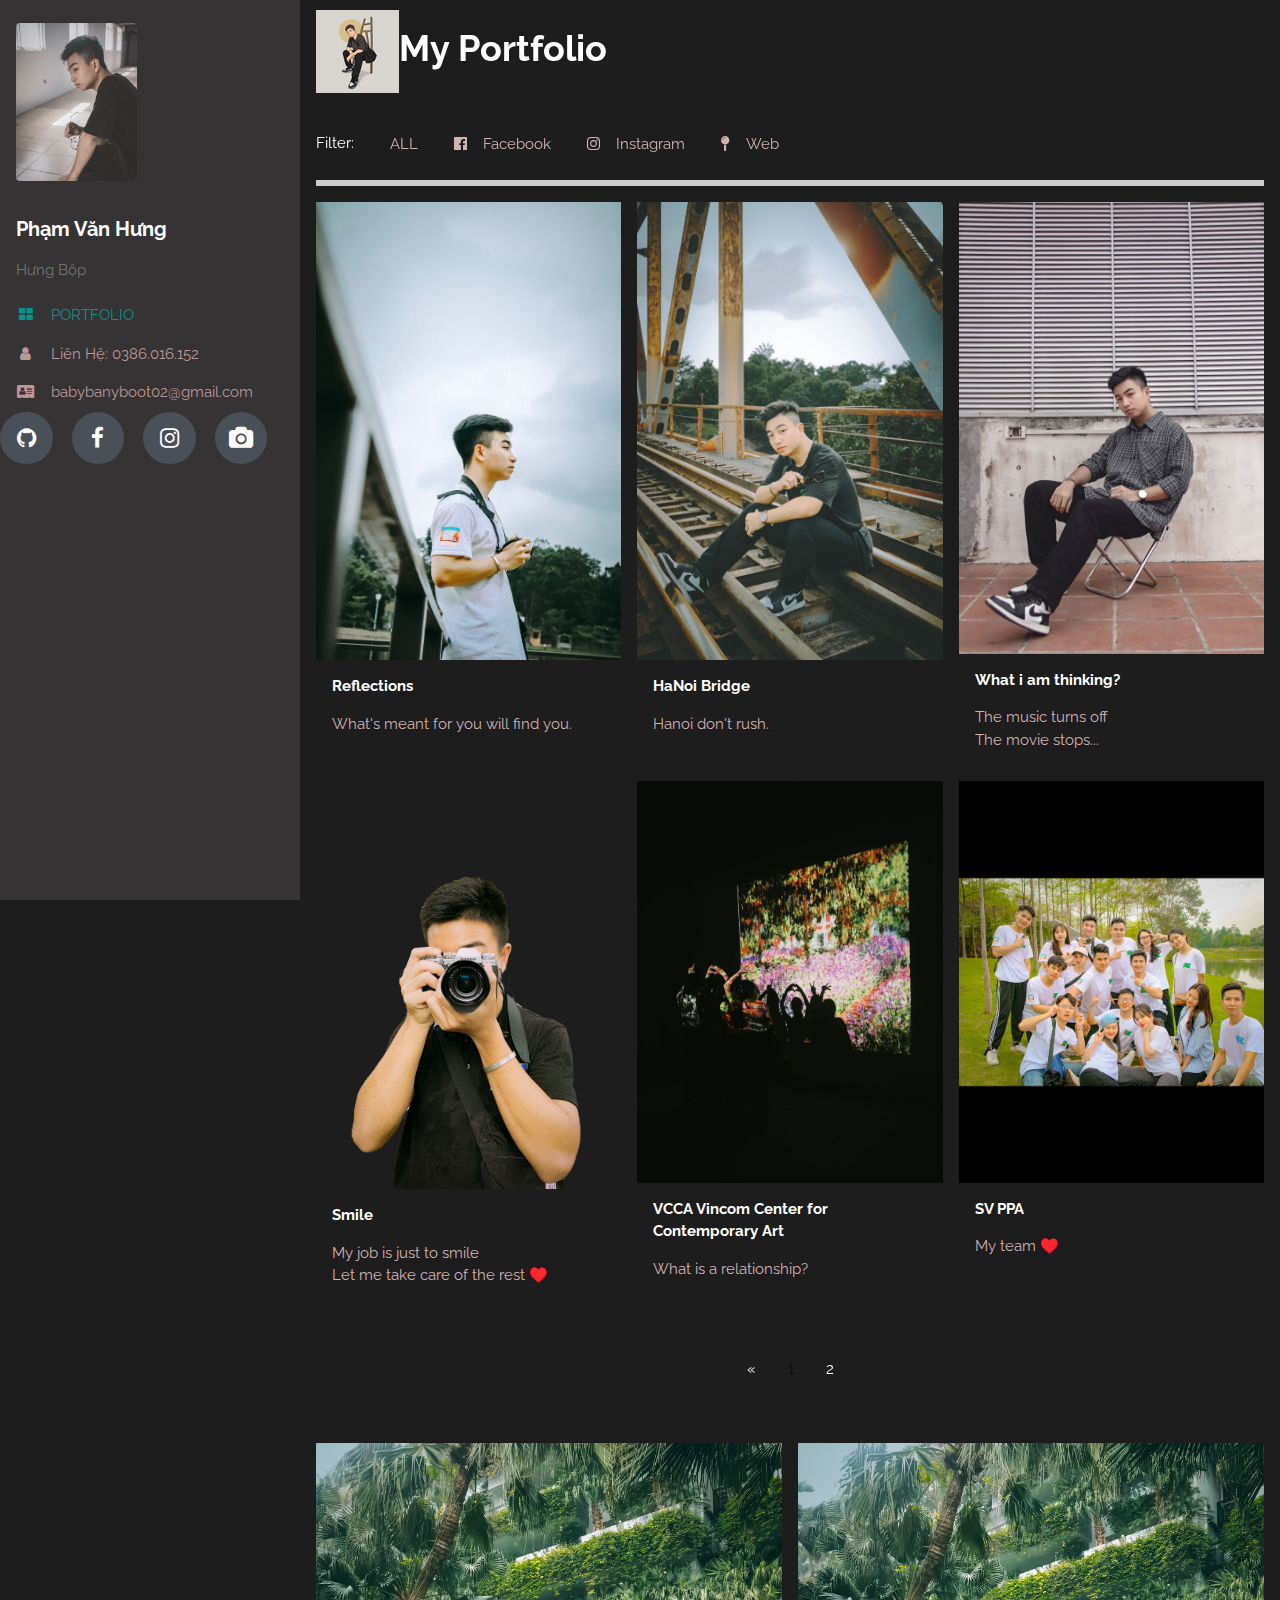
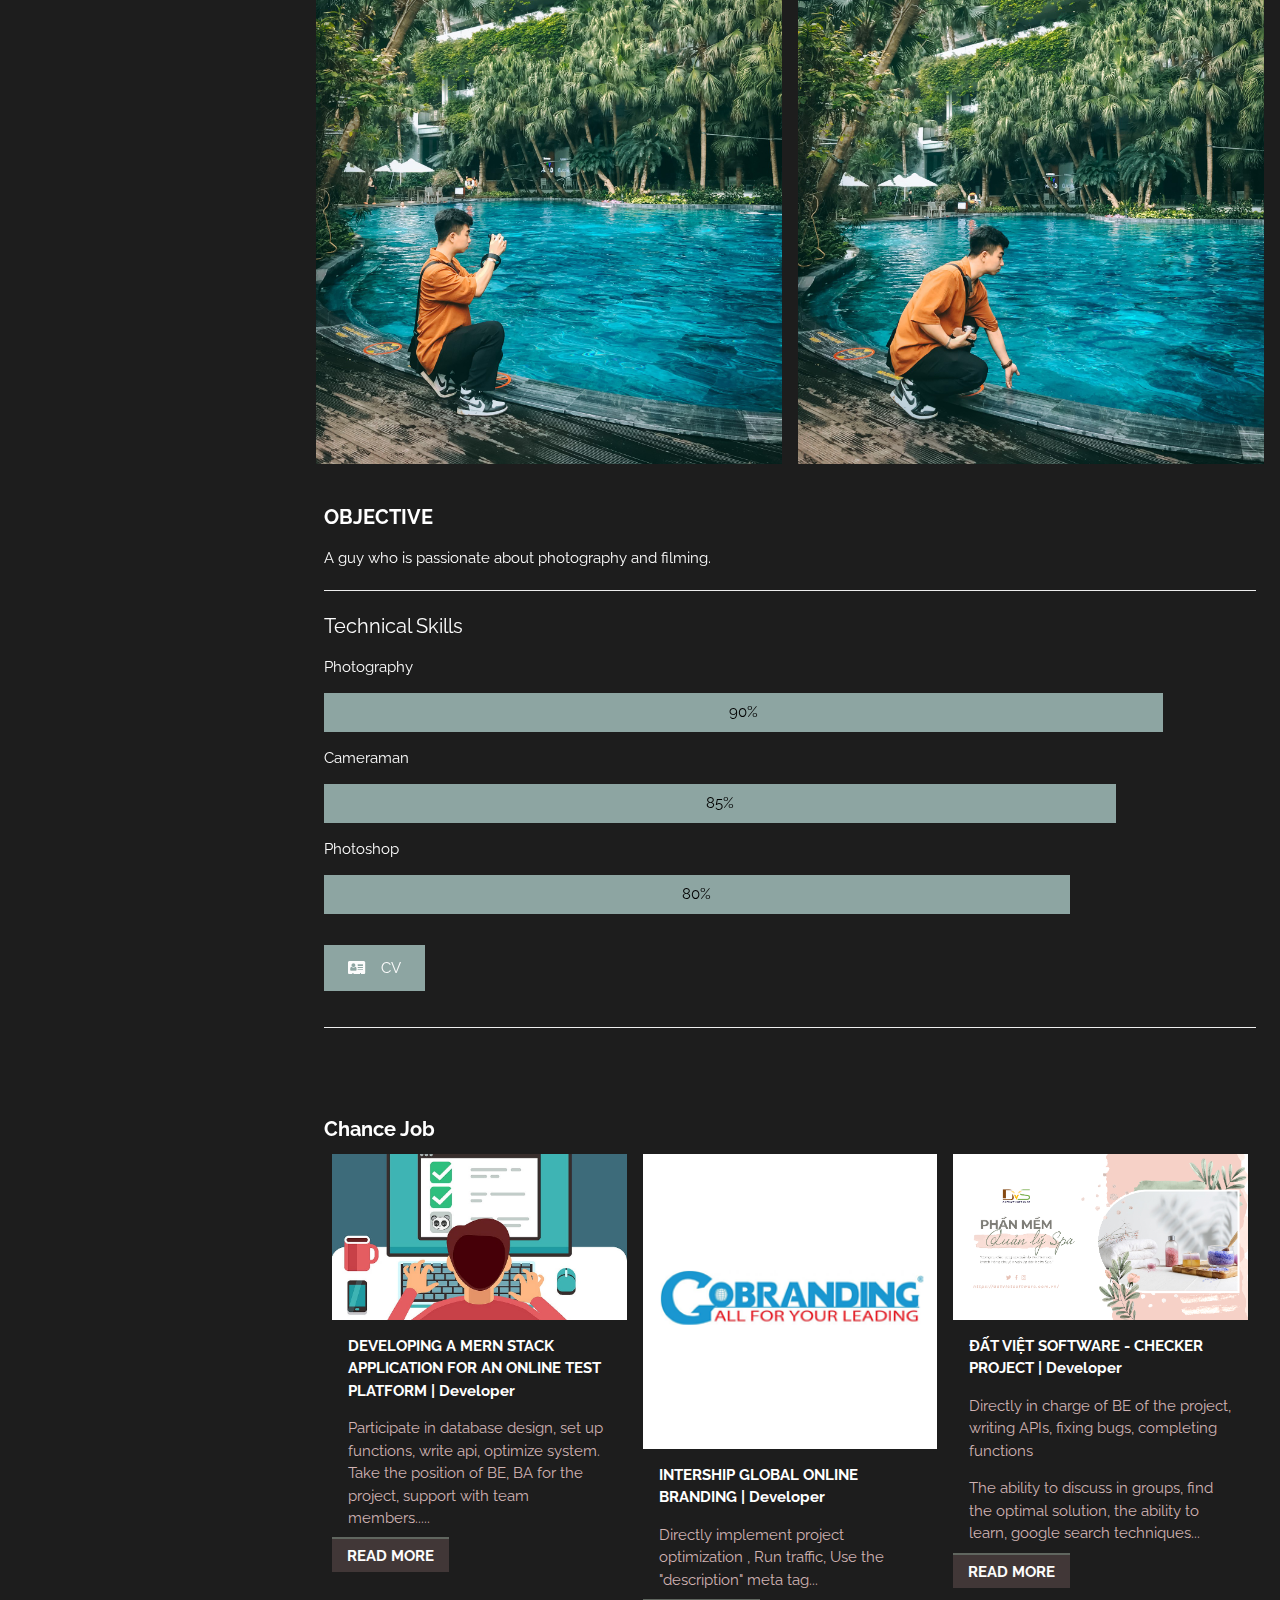
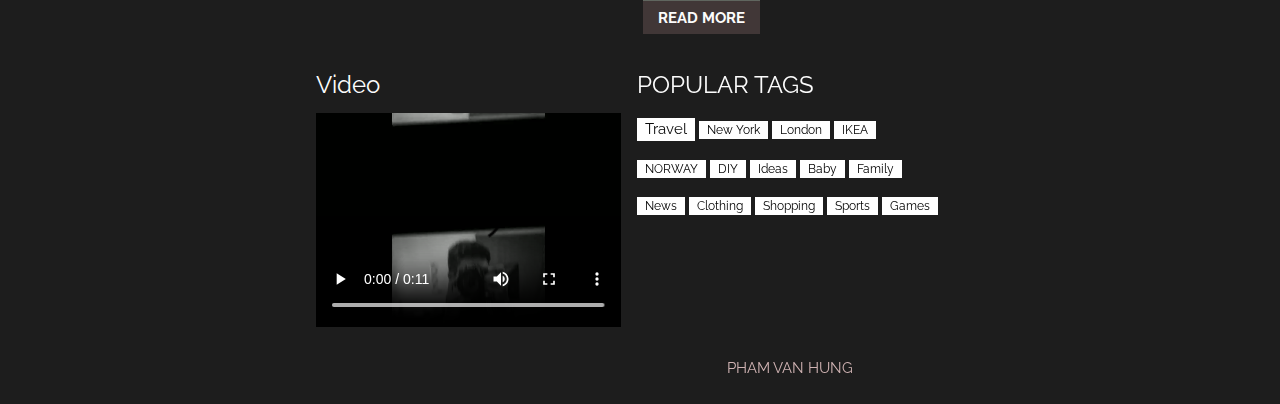
==== index.html @ 06fa02cf "update cv" ====
<!DOCTYPE html>
<html>
<title>My CV</title>
<meta charset="UTF-8">
<meta name="viewport" content="width=device-width, initial-scale=1">
<link rel="icon" href="favicon.ico" type="image/x-icon"/>
<link rel="shortcut icon" href="./image/logoHB.png" type="image/x-icon"/>
<link rel="stylesheet" href="css/style.css">
<link rel="stylesheet" href="js/style.js">
<link rel="stylesheet" href="https://fonts.googleapis.com/css?family=Raleway">
<link rel="stylesheet" href="https://cdnjs.cloudflare.com/ajax/libs/font-awesome/4.7.0/css/font-awesome.min.css">
<link rel="stylesheet" href="https://cdnjs.cloudflare.com/ajax/libs/font-awesome/4.7.0/css/font-awesome.min.css">
<style>
body,h1,h2,h3,h4,h5,h6 {font-family: "Raleway", sans-serif}
</style>
<body class="w3-light-grey w3-content" style="max-width:1600px">
<!-- Sidebar/menu -->
<nav class="w3-sidebar w3-collapse w3-over w3-animate-left" style="z-index:3;width:300px;" id="mySidebar"><br>
  <div class="w3-container">
    <a href="#" onclick="w3_close()" class="w3-hide-large w3-right w3-jumbo w3-padding w3-hover-grey" title="close menu">
      <i class="fa fa-remove"></i>
    </a>
    <img  id="myImg" src="image/avtar.jpg" style="width:45%;" class="w3-round img-zoomable" alt="Phạm Văn Hưng" title="Click to zoom image."><br><br>
    <h4><b>Phạm Văn Hưng</b></h4>
    <p class="w3-text-grey">Hưng Bộp</p>
  </div>
  <div class="w3-bar-block">
    <a href="#portfolio" onclick="w3_close()" class="w3-bar-item w3-button w3-padding w3-text-teal"><i class="fa fa-th-large fa-fw w3-margin-right"></i>PORTFOLIO</a> 
    <a href="+84375626182" onclick="w3_close()" class="w3-bar-item w3-button w3-padding"><i class="fa fa-user fa-fw w3-margin-right"></i>Liên Hệ: 0386.016.152</a> 
    <a href="#about" onclick="w3_close()" class="w3-bar-item w3-button w3-padding"><i class="fa fa-address-card fa-fw w3-margin-right"></i>babybanyboot02@gmail.com</a>
  </div>
  <div class="social-icons">
    <a target="blank" href="https://github.com/giaukuns">
      <i class="fa fa-github"></i>
    </a>
    <a target="blank" href="https://www.facebook.com/profile.php?id=100006775037434">
      <i class="fa fa-facebook-f"></i>
    </a>
    <a target="blank" href="https://www.instagram.com/hung.bop/">
      <i class="fa fa-instagram"></i>
    </a>
    <a target="blank" href="https://www.messenger.com/t/100006775037434/">
      <i class="fa fa-camera"></i>
    </a>
  </div>
  <!-- <div class="w3-panel w3-large">
    <i class="fa fa-facebook-official w3-hover-opacity"></i>
    <i class="fa fa-instagram w3-hover-opacity"></i>
    <i class="fa fa-snapchat w3-hover-opacity"></i>
    <i class="fa fa-pinterest-p w3-hover-opacity"></i>
    <i class="fa fa-twitter w3-hover-opacity"></i>
    <i class="fa fa-linkedin w3-hover-opacity"></i>
  </div> -->
</nav>

<!-- Overlay effect when opening sidebar on small screens -->
<div class="w3-overlay w3-hide-large w3-animate-opacity" onclick="w3_close()" style="cursor:pointer" title="close side menu" id="myOverlay"></div>

<!-- !PAGE CONTENT! -->
<div class="w3-main" style="margin-left:300px">

  <!-- Header -->
  <header id="portfolio">
    <a href="#"><img src="image/avtar.jpg" style="width:65px;" class="w3-circle w3-right w3-margin w3-hide-large w3-hover-opacity"></a>
    <span class="w3-button w3-hide-large w3-xxlarge w3-hover-text-grey" onclick="w3_open()"><i class="fa fa-bars"></i></span>
    <div class="w3-container">

    <h1><a href="https://www.facebook.com/profile.php?id=100006775037434" class="logo"><img src="./image/logoHB.png" alt=""></a><b>My Portfolio</b></h1>

    <div class="w3-section w3-bottombar w3-padding-16">
      <span class="w3-margin-right">Filter:</span> 
      <button class="w3-button w3-white">ALL</button>
      <button class="w3-button w3-white w3-h"></a><i class="fa fa-facebook-official w3-margin-right"></i><a href="https://www.facebook.com/profile.php?id=100006775037434">Facebook</a></button>
      <button class="w3-button w3-white w3-h"></a><i class="fa fa-instagram w3-margin-right" ></i><a href="https://www.instagram.com/hung.bop/">Instagram</a></button>
      <button class="w3-button w3-white w3-h"><i class="fa fa-map-pin w3-margin-right"></i><a href="https://www.facebook.com/profile.php?id=100006775037434">Web</a></button>
    </div>
    </div>
  </header>
  
  
  <!-- First Photo Grid-->
  <div class="w3-row-padding">
    <div class="w3-third w3-container w3-margin-bottom">
      <img src="image/1.jpg" alt="Norway" style="width:100%" class="w3-hover-opacity">
      <div class="w3-container w3-white">
        <p><b>Reflections</b></p>
        <p>What's meant for you will find you. </div></p> 
    </div>
    <div class="w3-third w3-container w3-margin-bottom">
      <img src="image/2.jpg" alt="Norway" style="width:100%" class="w3-hover-opacity">
      <div class="w3-container w3-white">
        <p><b>HaNoi Bridge</b></p>
        <p>Hanoi don't rush.</p>
      </div>
    </div>
    <div class="w3-third w3-container">
      <img src="image/3.jpg" alt="Norway" style="width:100%" class="w3-hover-opacity">
      <div class="w3-container w3-white">
        <p><b>What i am thinking?</b></p>
        <p>The music turns off
          <br>
          The movie stops...</p>
      </div>
    </div>
  </div>
  
  <!-- Second Photo Grid-->
  <div class="w3-row-padding">
    <div class="w3-third w3-container w3-margin-bottom">
      <img src="image/me/giau2.png" alt="Norway" style="width:100%" class="w3-hover-opacity">
      <div class="w3-container w3-white">
        <p><b>Smile</b></p>
        <p>My job is just to smile
          <br>
          Let me take care of the rest ♥️</p>
      </div>
    </div>
    <div class="w3-third w3-container w3-margin-bottom">
      <img src="image/5.jpg" alt="Norway" style="width:100%" class="w3-hover-opacity">
      <div class="w3-container w3-white">
        <p><b>VCCA Vincom Center for Contemporary Art</b></p> 
        <p>What is a relationship?</p>
      </div>
    </div>
    <div class="w3-third w3-container">
      <img src="image/me/teamm.jpg" alt="Norway" style="width:100%" class="w3-hover-opacity">
      <div class="w3-container w3-white">
        <p><b>SV PPA</b></p>
        <p>My team ♥️</p> 
      </div>
    </div>
  </div>

  <!-- Pagination -->
  <div class="w3-center w3-padding-32">
    <div class="w3-bar">
      <a href="index.html" class="w3-bar-item w3-button w3-hover-black">«</a>
      <a href="index.htm" class="w3-bar-item w3-black w3-button">1</a>
      <a href="list.html" class="w3-bar-item w3-button w3-hover-black">2</a>
    </div>
  </div>

  <!-- Images of Me -->
  <div class="w3-row-padding w3-padding-16" id="about">
    <div class="w3-col m6">
      <img src="image/me/1.jpg" alt="Me" style="width:100% ; height: auto;">
    </div>
    <div class="w3-col m6">
      <img src="image/me/7.jpg" alt="Me" style="width:100% ; height: auto;" >
    </div>
  </div>

  <div class="w3-container w3-padding-large" style="margin-bottom:32px">
    <h4><b>OBJECTIVE</b></h4>
    <p>A guy who is passionate about photography and filming.</p>
    <hr>
    
    <h4>Technical Skills</h4>
    <!-- Progress bars / Skills -->
    <p>Photography</p>
    <div class="w3-grey">
      <div class="w3-container w3-dark-grey w3-padding w3-center" style="width:90%">90%</div>
    </div>
    <p>Cameraman</p>
    <div class="w3-grey">
      <div class="w3-container w3-dark-grey w3-padding w3-center" style="width:85%">85%</div>
    </div>
    <p>Photoshop</p>
    <div class="w3-grey">
      <div class="w3-container w3-dark-grey w3-padding w3-center" style="width:80%">80%</div>
    </div>
    <p>
      <button onclick="location.href='http://giaukuns.github.io/'" class="w3-button w3-dark-grey w3-padding-large w3-margin-top w3-margin-bottom">
        <i class="fa fa-address-card w3-margin-right"></i>CV</button>
    </p>
    <hr>
  </div>
  <!-- Job -->
  <div class="w3-row-padding w3-padding-large">
    <h4><b>Chance Job</b></h4>
    <div class="w3-third w3-container w3-margin-bottom">
      <img src="image/me/thi.jpg" alt="Norway" style="width:100%" class="w3-hover-opacity  ">
      <div class="w3-container w3-white">
        <p><b>DEVELOPING A MERN STACK APPLICATION FOR AN ONLINE TEST PLATFORM | Developer</b></p>
        <p>Participate in database design, set up functions, write api, optimize system. Take the position of BE, BA for the project, support with team members.....</p>
      </div>
      <a href="https://giaukuns.github.io/" class="btn">read more</a>
    </div>
    <div class="w3-third w3-container w3-margin-bottom">
      <img src="image/me/gobranding.png" alt="Norway" style="width:100%" class="w3-hover-opacity">
      <div class="w3-container w3-white">
        <p><b>INTERSHIP GLOBAL ONLINE BRANDING | Developer</b></p>
        <p>Directly implement project optimization , Run traffic, Use the "description" meta tag...</p>
      </div>
      <a href="https://giaukuns.github.io/" class="btn">read more</a>
    </div>
    <div class="w3-third w3-container">
      <img src="image/me/dvs.png" alt="Norway" style="width:100%" class="w3-hover-opacity">
      <div class="w3-container w3-white">
        <p><b>ĐẤT VIỆT SOFTWARE - CHECKER PROJECT | Developer</b></p>
        <p>Directly in charge of BE of the project, writing APIs, fixing bugs, completing functions</p>
        <p>The ability to discuss in groups, find the optimal solution, the ability to learn, google search techniques...</p>
      </div>
      <a href="https://giaukuns.github.io/" class="btn">read more</a>
      </div>
    </div>
  <!-- Footer -->
  <div class="w3-row-padding">
    <div class="w3-third">
      <h3>Video</h3>
      <video width="300" height="240" controls>
        <source src="image/video.mp4"  type="video/mp4">
      </video>
      <!-- <p><a href="facebook.com" target="_blank">Facebook</a></p> -->
    </div>
  
    

    <div class="w3-third">
      <h3>POPULAR TAGS</h3>
      <p>
        <span class="w3-tag w3-black w3-margin-bottom">Travel</span> <span class="w3-tag w3-grey w3-small w3-margin-bottom">New York</span> <span class="w3-tag w3-grey w3-small w3-margin-bottom">London</span>
        <span class="w3-tag w3-grey w3-small w3-margin-bottom">IKEA</span> <span class="w3-tag w3-grey w3-small w3-margin-bottom">NORWAY</span> <span class="w3-tag w3-grey w3-small w3-margin-bottom">DIY</span>
        <span class="w3-tag w3-grey w3-small w3-margin-bottom">Ideas</span> <span class="w3-tag w3-grey w3-small w3-margin-bottom">Baby</span> <span class="w3-tag w3-grey w3-small w3-margin-bottom">Family</span>
        <span class="w3-tag w3-grey w3-small w3-margin-bottom">News</span> <span class="w3-tag w3-grey w3-small w3-margin-bottom">Clothing</span> <span class="w3-tag w3-grey w3-small w3-margin-bottom">Shopping</span>
        <span class="w3-tag w3-grey w3-small w3-margin-bottom">Sports</span> <span class="w3-tag w3-grey w3-small w3-margin-bottom">Games</span>
      </p>
    </div>

  </div>
  </footer>
  
  <div class="w3-white w3-center w3-padding-24">PHAM VAN HUNG</div>
  <div id="myModal" class="modal">
    <span class="close">&times;</span>
    <img class="modal-content" id="img01">
    <div id="caption"></div>
  </div>
<!-- End page content -->
</div>
<script src="/js/main.js"></script>
<script>
  
// Script to open and close sidebar
function w3_open() {
    document.getElementById("mySidebar").style.display = "block";
    document.getElementById("myOverlay").style.display = "block";
}
 
function w3_close() {
    document.getElementById("mySidebar").style.display = "none";
    document.getElementById("myOverlay").style.display = "none";
}
</script>
</body>
</html>
---- css/style.css ----
/* W3.CSS 4.15 December 2020 by Jan Egil and Borge Refsnes */
html {
    box-sizing: border-box
}

*,
*:before,
*:after {
    box-sizing: inherit
}

/* Extract from normalize.css by Nicolas Gallagher and Jonathan Neal git.io/normalize */
html {
    -ms-text-size-adjust: 100%;
    -webkit-text-size-adjust: 100%
}

body {
    margin: 0
}

article,
aside,
details,
figcaption,
figure,
footer,
header,
main,
menu,
nav,
section {
    display: block
}

summary {
    display: list-item
}

audio,
canvas,
progress,
video {
    display: inline-block
}

progress {
    vertical-align: baseline
}

audio:not([controls]) {
    display: none;
    height: 0
}

[hidden],
template {
    display: none
}

a {
    background-color: transparent
}

a:active,
a:hover {
    outline-width: 0
}

abbr[title] {
    border-bottom: none;
    text-decoration: underline;
    text-decoration: underline dotted
}

b,
strong {
    font-weight: bolder;
    /*
    thêm vào
    */
    color: white;

}

dfn {
    font-style: italic
}

mark {
    background: #ff0;
    color: #000
}

small {
    font-size: 80%
}

sub,
sup {
    font-size: 75%;
    line-height: 0;
    position: relative;
    vertical-align: baseline
}

sub {
    bottom: -0.25em
}

sup {
    top: -0.5em
}

figure {
    margin: 1em 40px
}

img {
    border-style: none
}

code,
kbd,
pre,
samp {
    font-family: monospace, monospace;
    font-size: 1em
}

hr {
    box-sizing: content-box;
    height: 0;
    overflow: visible
}

button,
input,
select,
textarea,
optgroup {
    font: inherit;
    margin: 0
}

optgroup {
    font-weight: bold
}

button,
input {
    overflow: visible
}

button,
select {
    text-transform: none
}

button,
[type=button],
[type=reset],
[type=submit] {
    -webkit-appearance: button
}

button::-moz-focus-inner,
[type=button]::-moz-focus-inner,
[type=reset]::-moz-focus-inner,
[type=submit]::-moz-focus-inner {
    border-style: none;
    padding: 0
}

button:-moz-focusring,
[type=button]:-moz-focusring,
[type=reset]:-moz-focusring,
[type=submit]:-moz-focusring {
    outline: 1px dotted ButtonText
}

fieldset {
    border: 1px solid #c0c0c0;
    margin: 0 2px;
    padding: .35em .625em .75em
}

legend {
    color: inherit;
    display: table;
    max-width: 100%;
    padding: 0;
    white-space: normal
}

textarea {
    overflow: auto
}

[type=checkbox],
[type=radio] {
    padding: 0
}

[type=number]::-webkit-inner-spin-button,
[type=number]::-webkit-outer-spin-button {
    height: auto
}

[type=search] {
    -webkit-appearance: textfield;
    outline-offset: -2px
}

[type=search]::-webkit-search-decoration {
    -webkit-appearance: none
}

::-webkit-file-upload-button {
    -webkit-appearance: button;
    font: inherit
}

/* End extract */
html,
body {
    font-family: Verdana, sans-serif;
    font-size: 15px;
    line-height: 1.5
}

html {
    overflow-x: hidden
}

h1 {
    font-size: 36px
}

h2 {
    font-size: 30px
}

h3 {
    font-size: 24px
}

h4 {
    font-size: 20px
}

h5 {
    font-size: 18px
}

h6 {
    font-size: 16px
}

.w3-serif {
    font-family: serif
}

.w3-sans-serif {
    font-family: sans-serif
}

.w3-cursive {
    font-family: cursive
}

.w3-monospace {
    font-family: monospace
}

h1,
h2,
h3,
h4,
h5,
h6 {
    font-family: "Segoe UI", Arial, sans-serif;
    font-weight: 400;
    margin: 10px 0
}

.w3-wide {
    letter-spacing: 4px
}

hr {
    border: 0;
    border-top: 1px solid #eee;
    margin: 20px 0
}

.w3-image {
    max-width: 100%;
    height: auto
}

img {
    vertical-align: middle
}

a {
    color: inherit
}

.w3-table,
.w3-table-all {
    border-collapse: collapse;
    border-spacing: 0;
    width: 100%;
    display: table
}

.w3-table-all {
    border: 1px solid #ccc
}

.w3-bordered tr,
.w3-table-all tr {
    border-bottom: 1px solid #ddd
}

.w3-striped tbody tr:nth-child(even) {
    background-color: #f1f1f1
}

.w3-table-all tr:nth-child(odd) {
    background-color: #fff
}

.w3-table-all tr:nth-child(even) {
    background-color: #f1f1f1
}

.w3-hoverable tbody tr:hover,
.w3-ul.w3-hoverable li:hover {
    background-color: #ccc
}

.w3-centered tr th,
.w3-centered tr td {
    text-align: center
}

.w3-table td,
.w3-table th,
.w3-table-all td,
.w3-table-all th {
    padding: 8px 8px;
    display: table-cell;
    text-align: left;
    vertical-align: top
}

.w3-table th:first-child,
.w3-table td:first-child,
.w3-table-all th:first-child,
.w3-table-all td:first-child {
    padding-left: 16px
}

.w3-btn,
.w3-button {
    border: none;
    display: inline-block;
    padding: 8px 16px;
    vertical-align: middle;
    overflow: hidden;
    text-decoration: none;
    color: inherit;
    background-color: inherit;
    text-align: center;
    cursor: pointer;
    white-space: nowrap
}

.w3-btn:hover {
    box-shadow: 0 8px 16px 0 rgba(0, 0, 0, 0.2), 0 6px 20px 0 rgba(0, 0, 0, 0.19)
}

.w3-btn,
.w3-button {
    -webkit-touch-callout: none;
    -webkit-user-select: none;
    -khtml-user-select: none;
    -moz-user-select: none;
    -ms-user-select: none;
    user-select: none
}

.w3-disabled,
.w3-btn:disabled,
.w3-button:disabled {
    cursor: not-allowed;
    opacity: 0.3
}

.w3-disabled *,
:disabled * {
    pointer-events: none
}

.w3-btn.w3-disabled:hover,
.w3-btn:disabled:hover {
    box-shadow: none
}

.w3-badge,
.w3-tag {
    background-color: rgb(255, 255, 255);
    color: rgb(255, 255, 255);
    display: inline-block;
    padding-left: 8px;
    padding-right: 8px;
    text-align: center
}

.w3-badge {
    border-radius: 50%
}

.w3-ul {
    list-style-type: none;
    padding: 0;
    margin: 0
}

.w3-ul li {
    padding: 8px 16px;
    border-bottom: 1px solid #ddd
}

.w3-ul li:last-child {
    border-bottom: none
}

.w3-tooltip,
.w3-display-container {
    position: relative
}

.w3-tooltip .w3-text {
    display: none
}

.w3-tooltip:hover .w3-text {
    display: inline-block
}

.w3-ripple:active {
    opacity: 0.5
}

.w3-ripple {
    transition: opacity 0s
}

.w3-input {
    padding: 8px;
    display: block;
    border: none;
    border-bottom: 1px solid #ccc;
    width: 100%
}

.w3-select {
    padding: 9px 0;
    width: 100%;
    border: none;
    border-bottom: 1px solid #ccc
}

.w3-dropdown-click,
.w3-dropdown-hover {
    position: relative;
    display: inline-block;
    cursor: pointer
}

.w3-dropdown-hover:hover .w3-dropdown-content {
    display: block
}

.w3-dropdown-hover:first-child,
.w3-dropdown-click:hover {
    background-color: #ccc;
    color: #000
}

.w3-dropdown-hover:hover>.w3-button:first-child,
.w3-dropdown-click:hover>.w3-button:first-child {
    background-color: #ccc;
    color: #000
}

.w3-dropdown-content {
    cursor: auto;
    color: #000;
    background-color: #fff;
    display: none;
    position: absolute;
    min-width: 160px;
    margin: 0;
    padding: 0;
    z-index: 1
}

.w3-check,
.w3-radio {
    width: 24px;
    height: 24px;
    position: relative;
    top: 6px
}

.w3-sidebar {
    height: 100%;
    width: 200px;
    /* background-color: #fff; */
    position: fixed !important;
    z-index: 1;
    overflow: auto
}

.w3-bar-block .w3-dropdown-hover,
.w3-bar-block .w3-dropdown-click {
    width: 100%
}

.w3-bar-block .w3-dropdown-hover .w3-dropdown-content,
.w3-bar-block .w3-dropdown-click .w3-dropdown-content {
    min-width: 100%
}

.w3-bar-block .w3-dropdown-hover .w3-button,
.w3-bar-block .w3-dropdown-click .w3-button {
    width: 100%;
    text-align: left;
    padding: 8px 16px
}

.w3-main,
#main {
    transition: margin-left .4s
}

.w3-modal {
    z-index: 3;
    display: none;
    padding-top: 100px;
    position: fixed;
    left: 0;
    top: 0;
    width: 100%;
    height: 100%;
    overflow: auto;
    background-color: rgb(0, 0, 0);
    background-color: rgba(0, 0, 0, 0.4)
}

.w3-modal-content {
    margin: auto;
    background-color: #fff;
    position: relative;
    padding: 0;
    outline: 0;
    width: 600px
}

.w3-bar {
    width: 100%;
    overflow: hidden
}

.w3-center .w3-bar {
    display: inline-block;
    width: auto
}

.w3-bar .w3-bar-item {
    padding: 8px 16px;
    float: left;
    width: auto;
    border: none;
    display: block;
    outline: 0
}

.w3-bar .w3-dropdown-hover,
.w3-bar .w3-dropdown-click {
    position: static;
    float: left
}

.w3-bar .w3-button {
    white-space: normal
}

.w3-bar-block .w3-bar-item {
    width: 100%;
    display: block;
    padding: 8px 16px;
    text-align: left;
    border: none;
    white-space: normal;
    float: none;
    outline: 0
}

.w3-bar-block.w3-center .w3-bar-item {
    text-align: center
}

.w3-block {
    display: block;
    width: 100%
}

.w3-responsive {
    display: block;
    overflow-x: auto
}

.w3-container:after,
.w3-container:before,
.w3-panel:after,
.w3-panel:before,
.w3-row:after,
.w3-row:before,
.w3-row-padding:after,
.w3-row-padding:before,
.w3-cell-row:before,
.w3-cell-row:after,
.w3-clear:after,
.w3-clear:before,
.w3-bar:before,
.w3-bar:after {
    content: "";
    display: table;
    clear: both
}

.w3-col,
.w3-half,
.w3-third,
.w3-twothird,
.w3-threequarter,
.w3-quarter {
    float: left;
    width: 100%
}

.w3-col.s1 {
    width: 8.33333%
}

.w3-col.s2 {
    width: 16.66666%
}

.w3-col.s3 {
    width: 24.99999%
}

.w3-col.s4 {
    width: 33.33333%
}

.w3-col.s5 {
    width: 41.66666%
}

.w3-col.s6 {
    width: 49.99999%
}

.w3-col.s7 {
    width: 58.33333%
}

.w3-col.s8 {
    width: 66.66666%
}

.w3-col.s9 {
    width: 74.99999%
}

.w3-col.s10 {
    width: 83.33333%
}

.w3-col.s11 {
    width: 91.66666%
}

.w3-col.s12 {
    width: 99.99999%
}

@media (min-width:601px) {
    .w3-col.m1 {
        width: 8.33333%
    }

    .w3-col.m2 {
        width: 16.66666%
    }

    .w3-col.m3,
    .w3-quarter {
        width: 24.99999%
    }

    .w3-col.m4,
    .w3-third {
        width: 33.33333%
    }

    .w3-col.m5 {
        width: 41.66666%
    }

    .w3-col.m6,
    .w3-half {
        width: 49.99999%
    }

    .w3-col.m7 {
        width: 58.33333%
    }

    .w3-col.m8,
    .w3-twothird {
        width: 66.66666%
    }

    .w3-col.m9,
    .w3-threequarter {
        width: 74.99999%
    }

    .w3-col.m10 {
        width: 83.33333%
    }

    .w3-col.m11 {
        width: 91.66666%
    }

    .w3-col.m12 {
        width: 99.99999%
    }
}

@media (min-width:993px) {
    .w3-col.l1 {
        width: 8.33333%
    }

    .w3-col.l2 {
        width: 16.66666%
    }

    .w3-col.l3 {
        width: 24.99999%
    }

    .w3-col.l4 {
        width: 33.33333%
    }

    .w3-col.l5 {
        width: 41.66666%
    }

    .w3-col.l6 {
        width: 49.99999%
    }

    .w3-col.l7 {
        width: 58.33333%
    }

    .w3-col.l8 {
        width: 66.66666%
    }

    .w3-col.l9 {
        width: 74.99999%
    }

    .w3-col.l10 {
        width: 83.33333%
    }

    .w3-col.l11 {
        width: 91.66666%
    }

    .w3-col.l12 {
        width: 99.99999%
    }
}

.w3-rest {
    overflow: hidden
}

.w3-stretch {
    margin-left: -16px;
    margin-right: -16px
}

.w3-content,
.w3-auto {
    margin-left: auto;
    margin-right: auto
}

.w3-content {
    max-width: 980px
}

.w3-auto {
    max-width: 1140px
}

.w3-cell-row {
    display: table;
    width: 100%
}

.w3-cell {
    display: table-cell
}

.w3-cell-top {
    vertical-align: top
}

.w3-cell-middle {
    vertical-align: middle
}

.w3-cell-bottom {
    vertical-align: bottom
}

.w3-hide {
    display: none !important
}

.w3-show-block,
.w3-show {
    display: block !important
}

.w3-show-inline-block {
    display: inline-block !important
}

@media (max-width:1205px) {
    .w3-auto {
        max-width: 95%
    }
}

@media (max-width:600px) {
    .w3-modal-content {
        margin: 0 10px;
        width: auto !important
    }

    .w3-modal {
        padding-top: 30px
    }

    .w3-dropdown-hover.w3-mobile .w3-dropdown-content,
    .w3-dropdown-click.w3-mobile .w3-dropdown-content {
        position: relative
    }

    .w3-hide-small {
        display: none !important
    }

    .w3-mobile {
        display: block;
        width: 100% !important
    }

    .w3-bar-item.w3-mobile,
    .w3-dropdown-hover.w3-mobile,
    .w3-dropdown-click.w3-mobile {
        text-align: center
    }

    .w3-dropdown-hover.w3-mobile,
    .w3-dropdown-hover.w3-mobile .w3-btn,
    .w3-dropdown-hover.w3-mobile .w3-button,
    .w3-dropdown-click.w3-mobile,
    .w3-dropdown-click.w3-mobile .w3-btn,
    .w3-dropdown-click.w3-mobile .w3-button {
        width: 100%
    }
}

@media (max-width:768px) {
    .w3-modal-content {
        width: 500px
    }

    .w3-modal {
        padding-top: 50px
    }
}

@media (min-width:993px) {
    .w3-modal-content {
        width: 900px
    }

    .w3-hide-large {
        display: none !important
    }

    .w3-sidebar.w3-collapse {
        display: block !important
    }
}

@media (max-width:992px) and (min-width:601px) {
    .w3-hide-medium {
        display: none !important
    }
}

@media (max-width:992px) {
    .w3-sidebar.w3-collapse {
        display: none
    }

    .w3-main {
        margin-left: 0 !important;
        margin-right: 0 !important
    }

    .w3-auto {
        max-width: 100%
    }
}

.w3-top,
.w3-bottom {
    position: fixed;
    width: 100%;
    z-index: 1
}

.w3-top {
    top: 0
}

.w3-bottom {
    bottom: 0
}

.w3-overlay {
    position: fixed;
    display: none;
    width: 100%;
    height: 100%;
    top: 0;
    left: 0;
    right: 0;
    bottom: 0;
    background-color: rgba(0, 0, 0, 0.5);
    z-index: 2
}

.w3-display-topleft {
    position: absolute;
    left: 0;
    top: 0
}

.w3-display-topright {
    position: absolute;
    right: 0;
    top: 0
}

.w3-display-bottomleft {
    position: absolute;
    left: 0;
    bottom: 0
}

.w3-display-bottomright {
    position: absolute;
    right: 0;
    bottom: 0
}

.w3-display-middle {
    position: absolute;
    top: 50%;
    left: 50%;
    transform: translate(-50%, -50%);
    -ms-transform: translate(-50%, -50%)
}

.w3-display-left {
    position: absolute;
    top: 50%;
    left: 0%;
    transform: translate(0%, -50%);
    -ms-transform: translate(-0%, -50%)
}

.w3-display-right {
    position: absolute;
    top: 50%;
    right: 0%;
    transform: translate(0%, -50%);
    -ms-transform: translate(0%, -50%)
}

.w3-display-topmiddle {
    position: absolute;
    left: 50%;
    top: 0;
    transform: translate(-50%, 0%);
    -ms-transform: translate(-50%, 0%)
}

.w3-display-bottommiddle {
    position: absolute;
    left: 50%;
    bottom: 0;
    transform: translate(-50%, 0%);
    -ms-transform: translate(-50%, 0%)
}

.w3-display-container:hover .w3-display-hover {
    display: block
}

.w3-display-container:hover span.w3-display-hover {
    display: inline-block
}

.w3-display-hover {
    display: none
}

.w3-display-position {
    position: absolute
}

.w3-circle {
    border-radius: 15%
}

.w3-round-small {
    border-radius: 2px
}

.w3-round,
.w3-round-medium {
    border-radius: 4px
}

.w3-round-large {
    border-radius: 8px
}

.w3-round-xlarge {
    border-radius: 16px
}

.w3-round-xxlarge {
    border-radius: 32px
}

.w3-row-padding,
.w3-row-padding>.w3-half,
.w3-row-padding>.w3-third,
.w3-row-padding>.w3-twothird,
.w3-row-padding>.w3-threequarter,
.w3-row-padding>.w3-quarter,
.w3-row-padding>.w3-col {
    padding: 0 8px
}

.w3-container,
.w3-panel {
    padding: 0.01em 16px
}

.w3-panel {
    margin-top: 16px;
    margin-bottom: 16px
}

.w3-code,
.w3-codespan {
    font-family: Consolas, "courier new";
    font-size: 16px
}

.w3-code {
    width: auto;
    background-color: #fff;
    padding: 8px 12px;
    border-left: 4px solid #4CAF50;
    word-wrap: break-word
}

.w3-codespan {
    color: crimson;
    background-color: #f1f1f1;
    padding-left: 4px;
    padding-right: 4px;
    font-size: 110%
}

.w3-card,
.w3-card-2 {
    box-shadow: 0 2px 5px 0 rgba(0, 0, 0, 0.16), 0 2px 10px 0 rgba(0, 0, 0, 0.12)
}

.w3-card-4,
.w3-hover-shadow:hover {
    box-shadow: 0 4px 10px 0 rgba(0, 0, 0, 0.2), 0 4px 20px 0 rgba(0, 0, 0, 0.19)
}

.w3-spin {
    animation: w3-spin 2s infinite linear
}

@keyframes w3-spin {
    0% {
        transform: rotate(0deg)
    }

    100% {
        transform: rotate(359deg)
    }
}

.w3-animate-fading {
    animation: fading 10s infinite
}

@keyframes fading {
    0% {
        opacity: 0
    }

    50% {
        opacity: 1
    }

    100% {
        opacity: 0
    }
}

.w3-animate-opacity {
    animation: opac 0.8s
}

@keyframes opac {
    from {
        opacity: 0
    }

    to {
        opacity: 1
    }
}

.w3-animate-top {
    position: relative;
    animation: animatetop 0.4s
}

@keyframes animatetop {
    from {
        top: -300px;
        opacity: 0
    }

    to {
        top: 0;
        opacity: 1
    }
}

.w3-animate-left {
    position: relative;
    animation: animateleft 0.4s
}

@keyframes animateleft {
    from {
        left: -300px;
        opacity: 0
    }

    to {
        left: 0;
        opacity: 1
    }
}

.w3-animate-right {
    position: relative;
    animation: animateright 0.4s
}

@keyframes animateright {
    from {
        right: -300px;
        opacity: 0
    }

    to {
        right: 0;
        opacity: 1
    }
}

.w3-animate-bottom {
    position: relative;
    animation: animatebottom 0.4s
}

@keyframes animatebottom {
    from {
        bottom: -300px;
        opacity: 0
    }

    to {
        bottom: 0;
        opacity: 1
    }
}

.w3-animate-zoom {
    animation: animatezoom 0.6s
}

@keyframes animatezoom {
    from {
        transform: scale(0)
    }

    to {
        transform: scale(1)
    }
}

.w3-animate-input {
    transition: width 0.4s ease-in-out
}

.w3-animate-input:focus {
    width: 100% !important
}

.w3-opacity,
.w3-hover-opacity:hover {
    opacity: 0.60
}

.w3-opacity-off,
.w3-hover-opacity-off:hover {
    opacity: 1
}

.w3-opacity-max {
    opacity: 0.25
}

.w3-opacity-min {
    opacity: 0.75
}

.w3-greyscale-max,
.w3-grayscale-max,
.w3-hover-greyscale:hover,
.w3-hover-grayscale:hover {
    filter: grayscale(100%)
}

.w3-greyscale,
.w3-grayscale {
    filter: grayscale(75%)
}

.w3-greyscale-min,
.w3-grayscale-min {
    filter: grayscale(50%)
}

.w3-sepia {
    filter: sepia(75%)
}

.w3-sepia-max,
.w3-hover-sepia:hover {
    filter: sepia(100%)
}

.w3-sepia-min {
    filter: sepia(50%)
}

.w3-tiny {
    font-size: 10px !important
}

.w3-small {
    font-size: 12px !important
}

.w3-medium {
    font-size: 15px !important
}

.w3-large {
    font-size: 18px !important
}

.w3-xlarge {
    font-size: 24px !important
}

.w3-xxlarge {
    font-size: 36px !important
}

.w3-xxxlarge {
    font-size: 48px !important
}

.w3-jumbo {
    font-size: 64px !important
}

.w3-left-align {
    text-align: left !important
}

.w3-right-align {
    text-align: right !important
}

.w3-justify {
    text-align: justify !important
}

.w3-center {
    text-align: center !important
}

.w3-border-0 {
    border: 0 !important
}

.w3-border {
    border: 1px solid #ccc !important
}

.w3-border-top {
    border-top: 1px solid #ccc !important
}

.w3-border-bottom {
    border-bottom: 1px solid #ccc !important
}

.w3-border-left {
    border-left: 1px solid #ccc !important
}

.w3-border-right {
    border-right: 1px solid #ccc !important
}

.w3-topbar {
    border-top: 6px solid #ccc !important
}

.w3-bottombar {
    border-bottom: 6px solid #ccc !important
}

.w3-leftbar {
    border-left: 6px solid #ccc !important
}

.w3-rightbar {
    border-right: 6px solid #ccc !important
}

.w3-section,
.w3-code {
    margin-top: 16px !important;
    margin-bottom: 16px !important
}

.w3-margin {
    margin: 16px !important
}

.w3-margin-top {
    margin-top: 16px !important
}

.w3-margin-bottom {
    margin-bottom: 16px !important
}

.w3-margin-left {
    margin-left: 16px !important
}

.w3-margin-right {
    margin-right: 16px !important
}

.w3-padding-small {
    padding: 4px 8px !important
}

.w3-padding {
    padding: 8px 16px !important
}

.w3-padding-large {
    padding: 12px 24px !important
}

.w3-padding-16 {
    padding-top: 16px !important;
    padding-bottom: 16px !important
}

.w3-padding-24 {
    padding-top: 24px !important;
    padding-bottom: 24px !important
}

.w3-padding-32 {
    padding-top: 32px !important;
    padding-bottom: 32px !important
}

.w3-padding-48 {
    padding-top: 48px !important;
    padding-bottom: 48px !important
}

.w3-padding-64 {
    padding-top: 64px !important;
    padding-bottom: 64px !important
}

.w3-padding-top-64 {
    padding-top: 64px !important
}

.w3-padding-top-48 {
    padding-top: 48px !important
}

.w3-padding-top-32 {
    padding-top: 32px !important
}

.w3-padding-top-24 {
    padding-top: 24px !important
}

.w3-left {
    float: left !important
}

.w3-right {
    float: right !important
}

.w3-button:hover {
    color: #000 !important;
    background-color: #ccc !important
}

.w3-transparent,
.w3-hover-none:hover {
    background-color: transparent !important
}

.w3-hover-none:hover {
    box-shadow: none !important
}

/* Colors */
.w3-amber,
.w3-hover-amber:hover {
    color: #000 !important;
    background-color: #ffc107 !important
}

.w3-aqua,
.w3-hover-aqua:hover {
    color: #000 !important;
    background-color: #00ffff !important
}

.w3-blue,
.w3-hover-blue:hover {
    color: #fff !important;
    background-color: #2196F3 !important
}

.w3-light-blue,
.w3-hover-light-blue:hover {
    color: #000 !important;
    background-color: #87CEEB !important
}

.w3-brown,
.w3-hover-brown:hover {
    color: #fff !important;
    background-color: #795548 !important
}

.w3-cyan,
.w3-hover-cyan:hover {
    color: #000 !important;
    background-color: #00bcd4 !important
}

.w3-blue-grey,
.w3-hover-blue-grey:hover,
.w3-blue-gray,
.w3-hover-blue-gray:hover {
    color: #fff !important;
    background-color: #607d8b !important
}

.w3-green,
.w3-hover-green:hover {
    color: #fff !important;
    background-color: #4CAF50 !important
}

.w3-light-green,
.w3-hover-light-green:hover {
    color: #000 !important;
    background-color: #8bc34a !important
}

.w3-indigo,
.w3-hover-indigo:hover {
    color: #fff !important;
    background-color: #3f51b5 !important
}

.w3-khaki,
.w3-hover-khaki:hover {
    color: #000 !important;
    background-color: #f0e68c !important
}

.w3-lime,
.w3-hover-lime:hover {
    color: #000 !important;
    background-color: #cddc39 !important
}

.w3-orange,
.w3-hover-orange:hover {
    color: #000 !important;
    background-color: #ff9800 !important
}

.w3-deep-orange,
.w3-hover-deep-orange:hover {
    color: #fff !important;
    background-color: #ff5722 !important
}

.w3-pink,
.w3-hover-pink:hover {
    color: #fff !important;
    background-color: #e91e63 !important
}

.w3-purple,
.w3-hover-purple:hover {
    color: #fff !important;
    background-color: #9c27b0 !important
}

.w3-deep-purple,
.w3-hover-deep-purple:hover {
    color: #fff !important;
    background-color: #673ab7 !important
}

.w3-red,
.w3-hover-red:hover {
    color: #fff !important;
    background-color: #f44336 !important
}

.w3-sand,
.w3-hover-sand:hover {
    color: #000 !important;
    background-color: #fdf5e6 !important
}

.w3-teal,
.w3-hover-teal:hover {
    color: #fff !important;
    background-color: #009688 !important
}

.w3-yellow,
.w3-hover-yellow:hover {
    color: #000 !important;
    background-color: #ffeb3b !important
}

.w3-white,
.w3-hover-white:hover {
    /* color: #000 !important; */
    /* background-color: #b3a5a5 !important; */
    color: rgb(208 179 179) !important;
}

.w3-over,
.w3-hover-over:hover {
    /* color: #000 !important; */
    background-color: #353333 !important;
    color: rgb(189, 151, 151) !important;
}

.w3-black,
.w3-hover-black:hover {
    color: rgb(10, 10, 10) !important;
    /* background-color: #000 !important */
}

.w3-grey,
.w3-hover-grey:hover,
.w3-gray,
.w3-hover-gray:hover {
    color: #000 !important;
    /* background-color: #9e9e9e !important; */
}

.w3-light-grey,
.w3-hover-light-grey:hover,
.w3-light-gray,
.w3-hover-light-gray:hover {
    color: rgb(252, 252, 252) !important;
    /* color: #000 !important;
    background-color: #f1f1f1 !important */
    /*
    màu nền
    */
    background-color: #1d1d1d;
}

.w3-dark-grey,
.w3-hover-dark-grey:hover,
.w3-dark-gray,
.w3-hover-dark-gray:hover {
    /* color: rgb(22, 14, 14) !important;   */
    background-color: #8da5a2 !important
        /*
    Màu thanh mana
    */
}

.w3-pale-red,
.w3-hover-pale-red:hover {
    color: #000 !important;
    background-color: #ffdddd !important
}

.w3-pale-green,
.w3-hover-pale-green:hover {
    color: #000 !important;
    background-color: #ddffdd !important
}

.w3-pale-yellow,
.w3-hover-pale-yellow:hover {
    color: #000 !important;
    background-color: #ffffcc !important
}

.w3-pale-blue,
.w3-hover-pale-blue:hover {
    color: #000 !important;
    background-color: #ddffff !important
}

.w3-text-amber,
.w3-hover-text-amber:hover {
    color: #ffc107 !important
}

.w3-text-aqua,
.w3-hover-text-aqua:hover {
    color: #00ffff !important
}

.w3-text-blue,
.w3-hover-text-blue:hover {
    color: #2196F3 !important
}

.w3-text-light-blue,
.w3-hover-text-light-blue:hover {
    color: #87CEEB !important
}

.w3-text-brown,
.w3-hover-text-brown:hover {
    color: #795548 !important
}

.w3-text-cyan,
.w3-hover-text-cyan:hover {
    color: #00bcd4 !important
}

.w3-text-blue-grey,
.w3-hover-text-blue-grey:hover,
.w3-text-blue-gray,
.w3-hover-text-blue-gray:hover {
    color: #607d8b !important
}

.w3-text-green,
.w3-hover-text-green:hover {
    color: #4CAF50 !important
}

.w3-text-light-green,
.w3-hover-text-light-green:hover {
    color: #8bc34a !important
}

.w3-text-indigo,
.w3-hover-text-indigo:hover {
    color: #3f51b5 !important
}

.w3-text-khaki,
.w3-hover-text-khaki:hover {
    color: #b4aa50 !important
}

.w3-text-lime,
.w3-hover-text-lime:hover {
    color: #cddc39 !important
}

.w3-text-orange,
.w3-hover-text-orange:hover {
    color: #ff9800 !important
}

.w3-text-deep-orange,
.w3-hover-text-deep-orange:hover {
    color: #ff5722 !important
}

.w3-text-pink,
.w3-hover-text-pink:hover {
    color: #e91e63 !important
}

.w3-text-purple,
.w3-hover-text-purple:hover {
    color: #9c27b0 !important
}

.w3-text-deep-purple,
.w3-hover-text-deep-purple:hover {
    color: #673ab7 !important
}

.w3-text-red,
.w3-hover-text-red:hover {
    color: #f44336 !important
}

.w3-text-sand,
.w3-hover-text-sand:hover {
    color: #fdf5e6 !important
}

.w3-text-teal,
.w3-hover-text-teal:hover {
    color: #009688 !important
}

.w3-text-yellow,
.w3-hover-text-yellow:hover {
    color: #d2be0e !important
}

.w3-text-white,
.w3-hover-text-white:hover {
    color: #fff !important
}

.w3-text-black,
.w3-hover-text-black:hover {
    color: #000 !important
}

.w3-text-grey,
.w3-hover-text-grey:hover,
.w3-text-gray,
.w3-hover-text-gray:hover {
    color: #757575 !important
}

.w3-text-light-grey,
.w3-hover-text-light-grey:hover,
.w3-text-light-gray,
.w3-hover-text-light-gray:hover {
    color: #f1f1f1 !important
}

.w3-text-dark-grey,
.w3-hover-text-dark-grey:hover,
.w3-text-dark-gray,
.w3-hover-text-dark-gray:hover {
    color: #3a3a3a !important
}

.w3-border-amber,
.w3-hover-border-amber:hover {
    border-color: #ffc107 !important
}

.w3-border-aqua,
.w3-hover-border-aqua:hover {
    border-color: #00ffff !important
}

.w3-border-blue,
.w3-hover-border-blue:hover {
    border-color: #2196F3 !important
}

.w3-border-light-blue,
.w3-hover-border-light-blue:hover {
    border-color: #87CEEB !important
}

.w3-border-brown,
.w3-hover-border-brown:hover {
    border-color: #795548 !important
}

.w3-border-cyan,
.w3-hover-border-cyan:hover {
    border-color: #00bcd4 !important
}

.w3-border-blue-grey,
.w3-hover-border-blue-grey:hover,
.w3-border-blue-gray,
.w3-hover-border-blue-gray:hover {
    border-color: #607d8b !important
}

.w3-border-green,
.w3-hover-border-green:hover {
    border-color: #4CAF50 !important
}

.w3-border-light-green,
.w3-hover-border-light-green:hover {
    border-color: #8bc34a !important
}

.w3-border-indigo,
.w3-hover-border-indigo:hover {
    border-color: #3f51b5 !important
}

.w3-border-khaki,
.w3-hover-border-khaki:hover {
    border-color: #f0e68c !important
}

.w3-border-lime,
.w3-hover-border-lime:hover {
    border-color: #cddc39 !important
}

.w3-border-orange,
.w3-hover-border-orange:hover {
    border-color: #ff9800 !important
}

.w3-border-deep-orange,
.w3-hover-border-deep-orange:hover {
    border-color: #ff5722 !important
}

.w3-border-pink,
.w3-hover-border-pink:hover {
    border-color: #e91e63 !important
}

.w3-border-purple,
.w3-hover-border-purple:hover {
    border-color: #9c27b0 !important
}

.w3-border-deep-purple,
.w3-hover-border-deep-purple:hover {
    border-color: #673ab7 !important
}

.w3-border-red,
.w3-hover-border-red:hover {
    border-color: #f44336 !important
}

.w3-border-sand,
.w3-hover-border-sand:hover {
    border-color: #fdf5e6 !important
}

.w3-border-teal,
.w3-hover-border-teal:hover {
    border-color: #009688 !important
}

.w3-border-yellow,
.w3-hover-border-yellow:hover {
    border-color: #ffeb3b !important
}

.w3-border-white,
.w3-hover-border-white:hover {
    border-color: #fff !important
}

.w3-border-black,
.w3-hover-border-black:hover {
    border-color: #000 !important
}

.w3-border-grey,
.w3-hover-border-grey:hover,
.w3-border-gray,
.w3-hover-border-gray:hover {
    border-color: #9e9e9e !important
}

.w3-border-light-grey,
.w3-hover-border-light-grey:hover,
.w3-border-light-gray,
.w3-hover-border-light-gray:hover {
    border-color: #f1f1f1 !important
}

.w3-border-dark-grey,
.w3-hover-border-dark-grey:hover,
.w3-border-dark-gray,
.w3-hover-border-dark-gray:hover {
    border-color: #616161 !important
}

.w3-border-pale-red,
.w3-hover-border-pale-red:hover {
    border-color: #ffe7e7 !important
}

.w3-border-pale-green,
.w3-hover-border-pale-green:hover {
    border-color: #e7ffe7 !important
}

.w3-border-pale-yellow,
.w3-hover-border-pale-yellow:hover {
    border-color: #ffffcc !important
}

.w3-border-pale-blue,
.w3-hover-border-pale-blue:hover {
    border-color: #e7ffff !important
}




* {
    box-sizing: border-box;
}

img {
    vertical-align: middle;
}

/* Position the image container (needed to position the left and right arrows) */
.container {
    position: relative;
}

/* Hide the images by default */
.mySlides {
    display: none;
}

/* Add a pointer when hovering over the thumbnail images */
.cursor {
    cursor: pointer;
}

/* Next & previous buttons */
.prev,
.next {
    cursor: pointer;
    position: absolute;
    top: 40%;
    width: auto;
    padding: 16px;
    margin-top: -50px;
    color: white;
    font-weight: bold;
    font-size: 20px;
    border-radius: 0 3px 3px 0;
    user-select: none;
    -webkit-user-select: none;
}

/* Position the "next button" to the right */
.next {
    right: 0;
    border-radius: 3px 0 0 3px;
}

/* On hover, add a black background color with a little bit see-through */
.prev:hover,
.next:hover {
    background-color: rgba(0, 0, 0, 0.8);
}

/* Number text (1/3 etc) */
.numbertext {
    color: #f2f2f2;
    font-size: 12px;
    padding: 8px 12px;
    position: absolute;
    top: 0;
}

/* Container for image text */
.caption-container {
    text-align: center;
    background-color: #222;
    padding: 2px 16px;
    color: white;
}

.row:after {
    content: "";
    display: table;
    clear: both;
}

/* Six columns side by side */
.column {
    float: left;
    width: 16.66%;
}

/* Add a transparency effect for thumnbail images */
.demo {
    opacity: 0.6;
}

.active,
.demo:hover {
    opacity: 1;
}

a {
    text-decoration: none;
}

video {
    width: 100%;
    height: auto;
}

/* :root {
    --main-color: #1d1d1d;
    --second-color: #3a3a3a;
    --txt-color: #bbbbbb;
    --txt-white: #ffffff;
    --bg-black: #000;
    --header-height: 144px;
    --header-padding: 93px;
} */

.btn {
    padding: 0.5rem 1rem;
    border: none;
    outline: none;
    text-transform: uppercase;
    font-weight: 700;
    cursor: pointer;
    background-color: rgb(65, 55, 55);
    color: var(--txt-white);
    transition: all 0.3s ease 0s;
    border-top: 2px solid #60665f;
}

.btn:hover {
    background-color: rgb(207, 204, 201);
    color: rgb(14, 13, 13);
}


.img-zoomable:hover {
    opacity: 0.7;
    cursor: pointer;
}

/* The Modal (background) */
.modal {
    display: none;
    /* Hidden by default */
    position: fixed;
    /* Stay in place */
    z-index: 1;
    /* Sit on top */
    padding-top: 100px;
    /* Location of the box */
    left: 0;
    top: 0;
    width: 100%;
    /* Full width */
    height: 100%;
    /* Full height */
    overflow: auto;
    /* Enable scroll if needed */
    background-color: rgb(0, 0, 0);
    /* Fallback color */
    background-color: rgba(0, 0, 0, 0.9);
    /* Black w/ opacity */
}

/* Modal Content (image) */
.modal-content {
    margin: auto;
    display: block;
    width: 80%;
    max-width: 700px;
}

/* Caption of Modal Image */
#caption {
    margin: auto;
    display: block;
    width: 80%;
    max-width: 700px;
    text-align: center;
    color: #ccc;
    padding: 10px 0;
    height: 150px;
}

/* Add Animation */
.modal-content,
#caption {
    -webkit-animation-name: zoom;
    -webkit-animation-duration: 0.6s;
    animation-name: zoom;
    animation-duration: 0.6s;
}

@-webkit-keyframes zoom {
    from {
        -webkit-transform: scale(0)
    }

    to {
        -webkit-transform: scale(1)
    }
}

@keyframes zoom {
    from {
        transform: scale(0)
    }

    to {
        transform: scale(1)
    }
}

/* The Close Button */
.close {
    position: absolute;
    top: 15px;
    right: 35px;
    color: #f1f1f1;
    font-size: 40px;
    font-weight: bold;
    transition: 0.3s;
}

.close:hover,
.close:focus {
    color: #bbb;
    text-decoration: none;
    cursor: pointer;
}

/* 100% Image Width on Smaller Screens */
@media only screen and (max-width: 700px) {
    .modal-content {
        width: 100%;
    }
}


.social-icons a {
    display: inline-block;
    height: 3.5rem;
    width: 3.5rem;
    background-color: #495057;
    color: #fff !important;
    border-radius: 100%;
    text-align: center;
    font-size: 1.5rem;
    line-height: 3.5rem;
    margin-right: 1rem;
}

.social-icons a:last-child {
    margin-right: 0;
}

.social-icons a:hover {
    background-color: #38ada9 !important;
}



/**
  The end
  */
section.resume-section {
    padding-top: 5rem !important;
    padding-bottom: 5rem !important;
    max-width: 75rem;
}

section.resume-section .resume-item .resume-date {
    min-width: none;
}

@media (min-width: 768px) {
    section.resume-section {
        min-height: 100vh;
    }

    section.resume-section .resume-item .resume-date {
        min-width: 18rem;
    }
}

@media (min-width: 992px) {
    section.resume-section {
        padding-top: 3rem !important;
        padding-bottom: 3rem !important;
    }
}
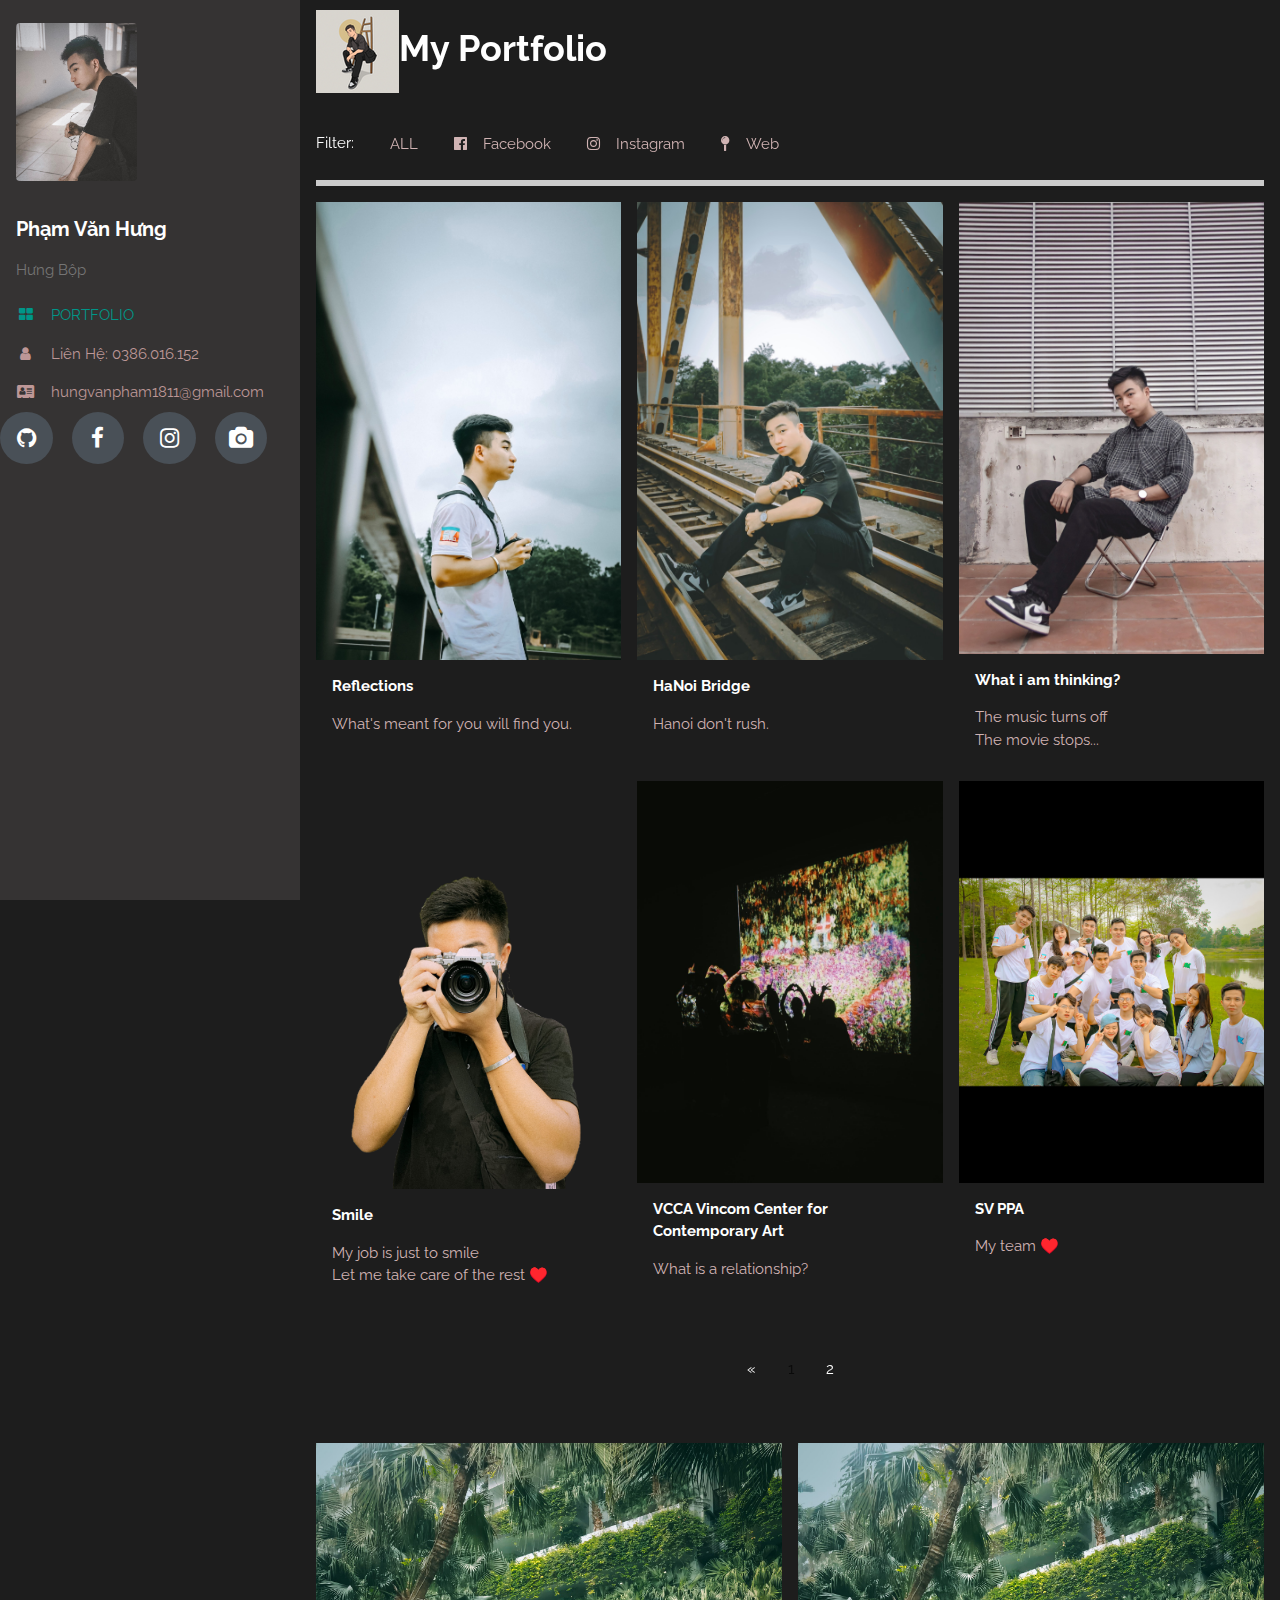
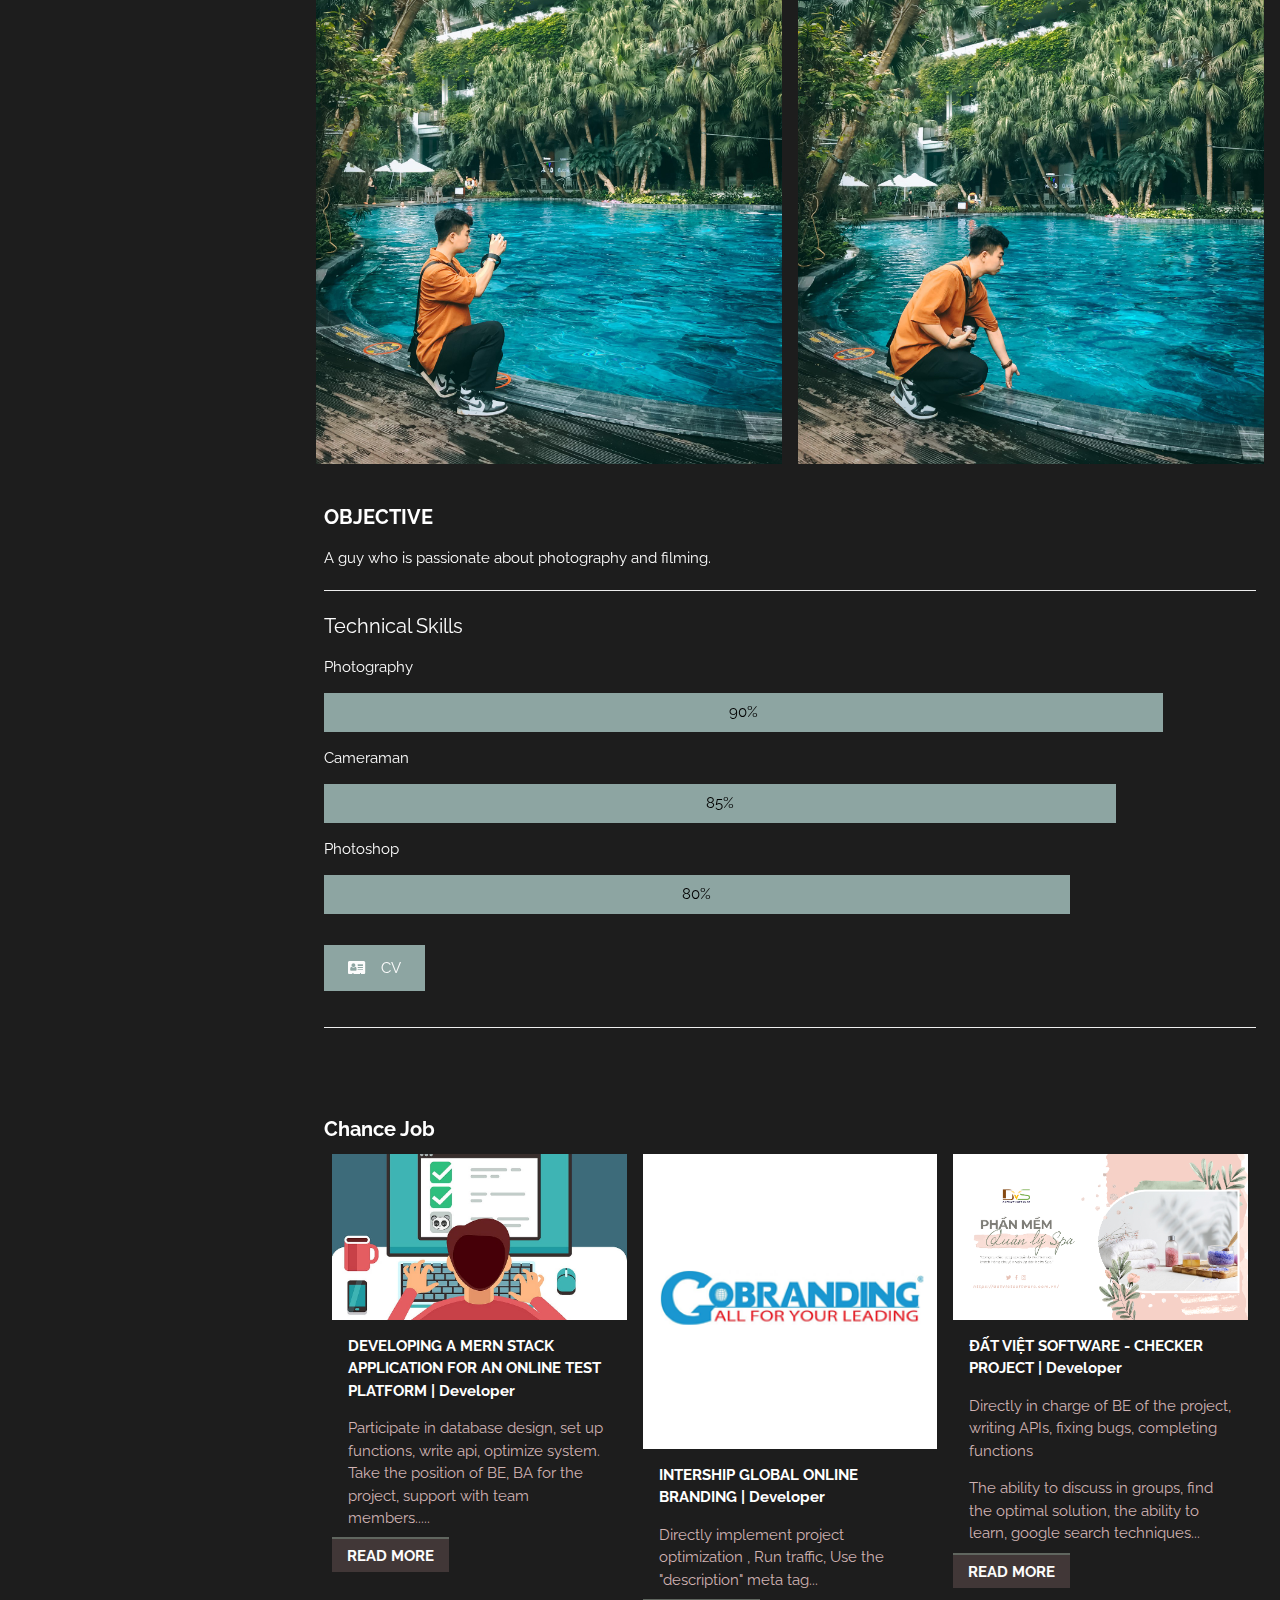
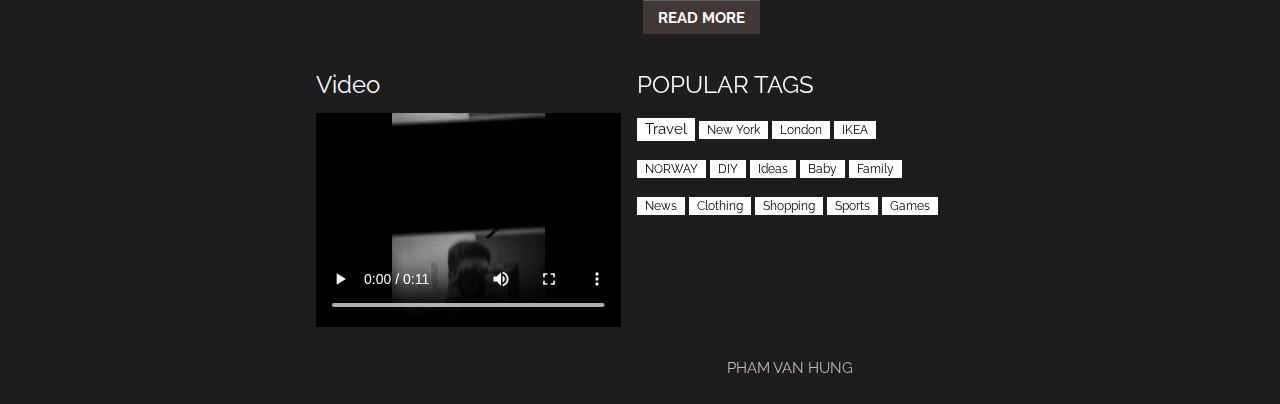
==== commit f1b74aef: "update aaa" ====
--- a/index.html
+++ b/index.html
@@ -27,10 +27,10 @@
   <div class="w3-bar-block">
     <a href="#portfolio" onclick="w3_close()" class="w3-bar-item w3-button w3-padding w3-text-teal"><i class="fa fa-th-large fa-fw w3-margin-right"></i>PORTFOLIO</a> 
     <a href="+84375626182" onclick="w3_close()" class="w3-bar-item w3-button w3-padding"><i class="fa fa-user fa-fw w3-margin-right"></i>Liên Hệ: 0386.016.152</a> 
-    <a href="#about" onclick="w3_close()" class="w3-bar-item w3-button w3-padding"><i class="fa fa-address-card fa-fw w3-margin-right"></i>babybanyboot02@gmail.com</a>
+    <a href="#about" onclick="w3_close()" class="w3-bar-item w3-button w3-padding"><i class="fa fa-address-card fa-fw w3-margin-right"></i>hungvanpham1811@gmail.com</a>
   </div>
   <div class="social-icons">
-    <a target="blank" href="https://github.com/giaukuns">
+    <a target="blank" href="https://github.com/pvhhungbop/">
       <i class="fa fa-github"></i>
     </a>
     <a target="blank" href="https://www.facebook.com/profile.php?id=100006775037434">
@@ -170,7 +170,7 @@
       <div class="w3-container w3-dark-grey w3-padding w3-center" style="width:80%">80%</div>
     </div>
     <p>
-      <button onclick="location.href='http://giaukuns.github.io/'" class="w3-button w3-dark-grey w3-padding-large w3-margin-top w3-margin-bottom">
+      <button onclick="location.href=''" class="w3-button w3-dark-grey w3-padding-large w3-margin-top w3-margin-bottom">
         <i class="fa fa-address-card w3-margin-right"></i>CV</button>
     </p>
     <hr>
@@ -184,7 +184,7 @@
         <p><b>DEVELOPING A MERN STACK APPLICATION FOR AN ONLINE TEST PLATFORM | Developer</b></p>
         <p>Participate in database design, set up functions, write api, optimize system. Take the position of BE, BA for the project, support with team members.....</p>
       </div>
-      <a href="https://giaukuns.github.io/" class="btn">read more</a>
+      <a href="" class="btn">read more</a>
     </div>
     <div class="w3-third w3-container w3-margin-bottom">
       <img src="image/me/gobranding.png" alt="Norway" style="width:100%" class="w3-hover-opacity">
@@ -192,7 +192,7 @@
         <p><b>INTERSHIP GLOBAL ONLINE BRANDING | Developer</b></p>
         <p>Directly implement project optimization , Run traffic, Use the "description" meta tag...</p>
       </div>
-      <a href="https://giaukuns.github.io/" class="btn">read more</a>
+      <a href="" class="btn">read more</a>
     </div>
     <div class="w3-third w3-container">
       <img src="image/me/dvs.png" alt="Norway" style="width:100%" class="w3-hover-opacity">
@@ -201,7 +201,7 @@
         <p>Directly in charge of BE of the project, writing APIs, fixing bugs, completing functions</p>
         <p>The ability to discuss in groups, find the optimal solution, the ability to learn, google search techniques...</p>
       </div>
-      <a href="https://giaukuns.github.io/" class="btn">read more</a>
+      <a href="" class="btn">read more</a>
       </div>
     </div>
   <!-- Footer -->
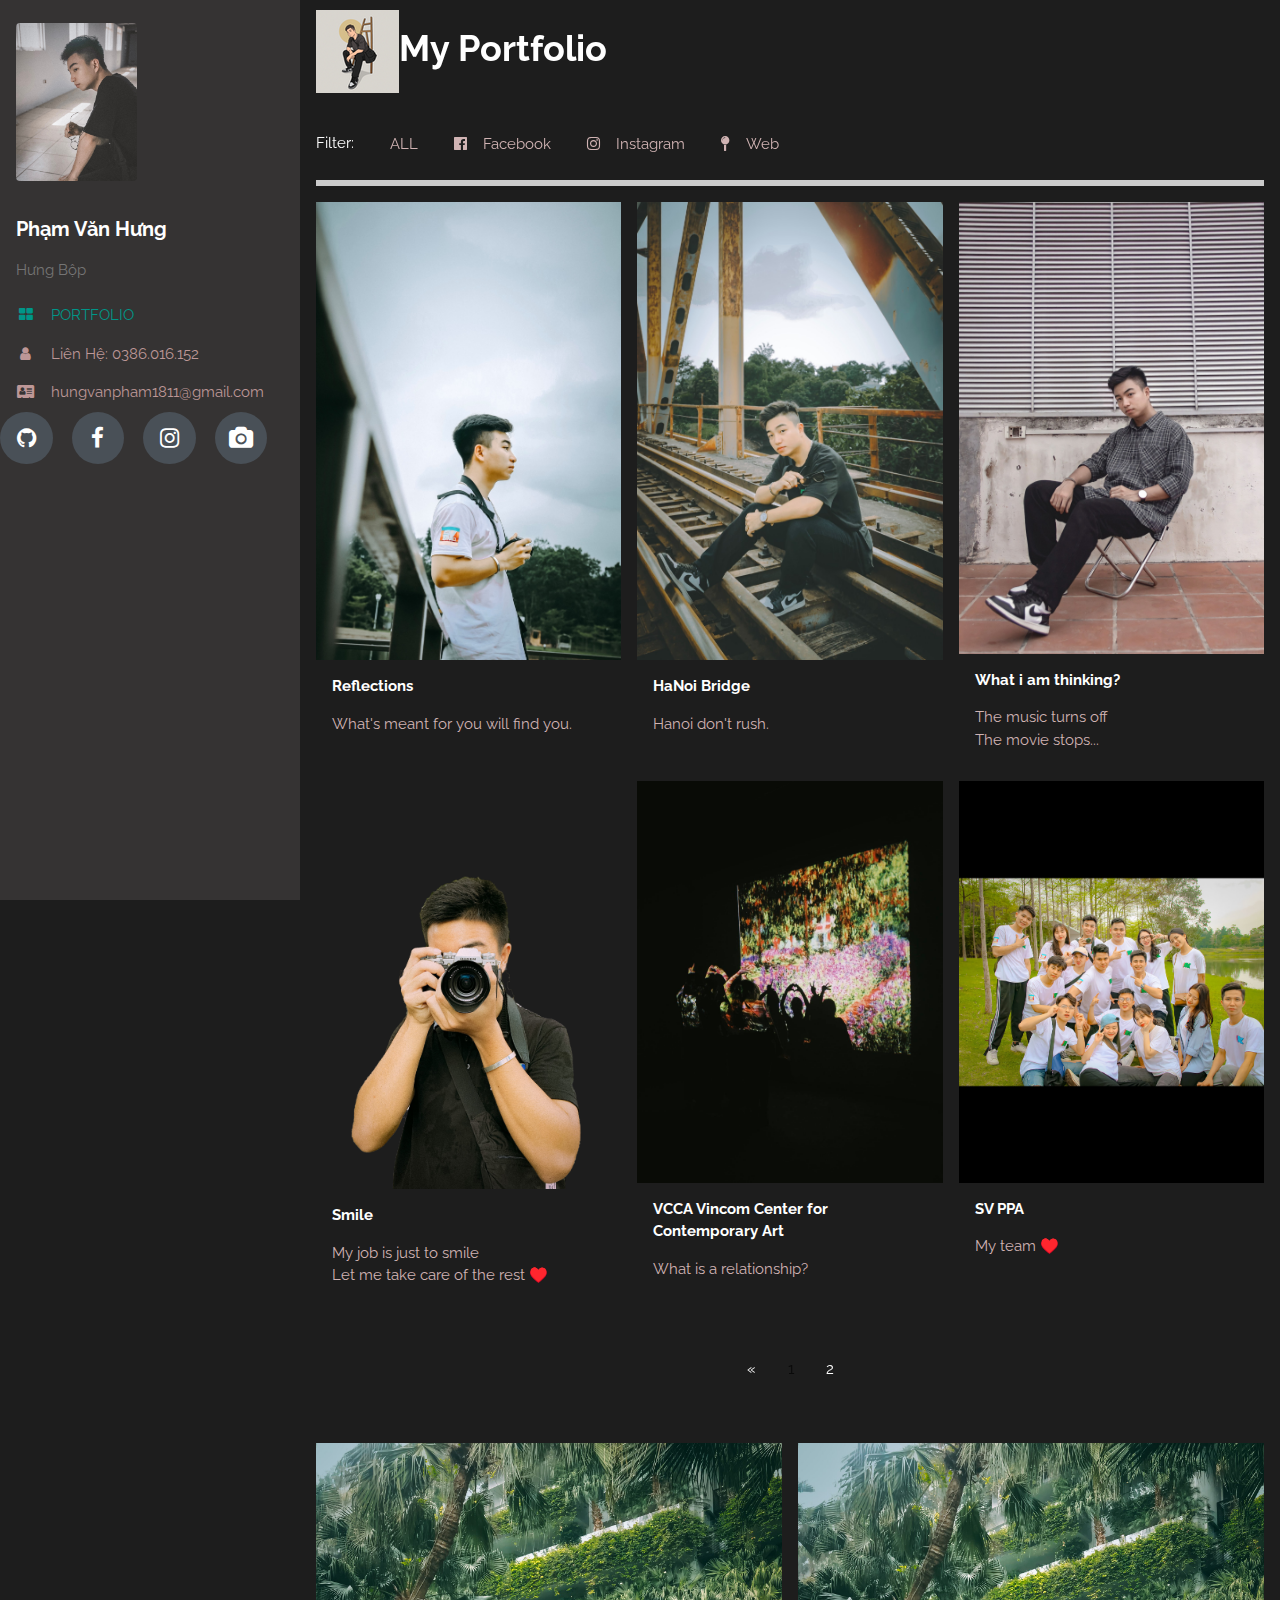
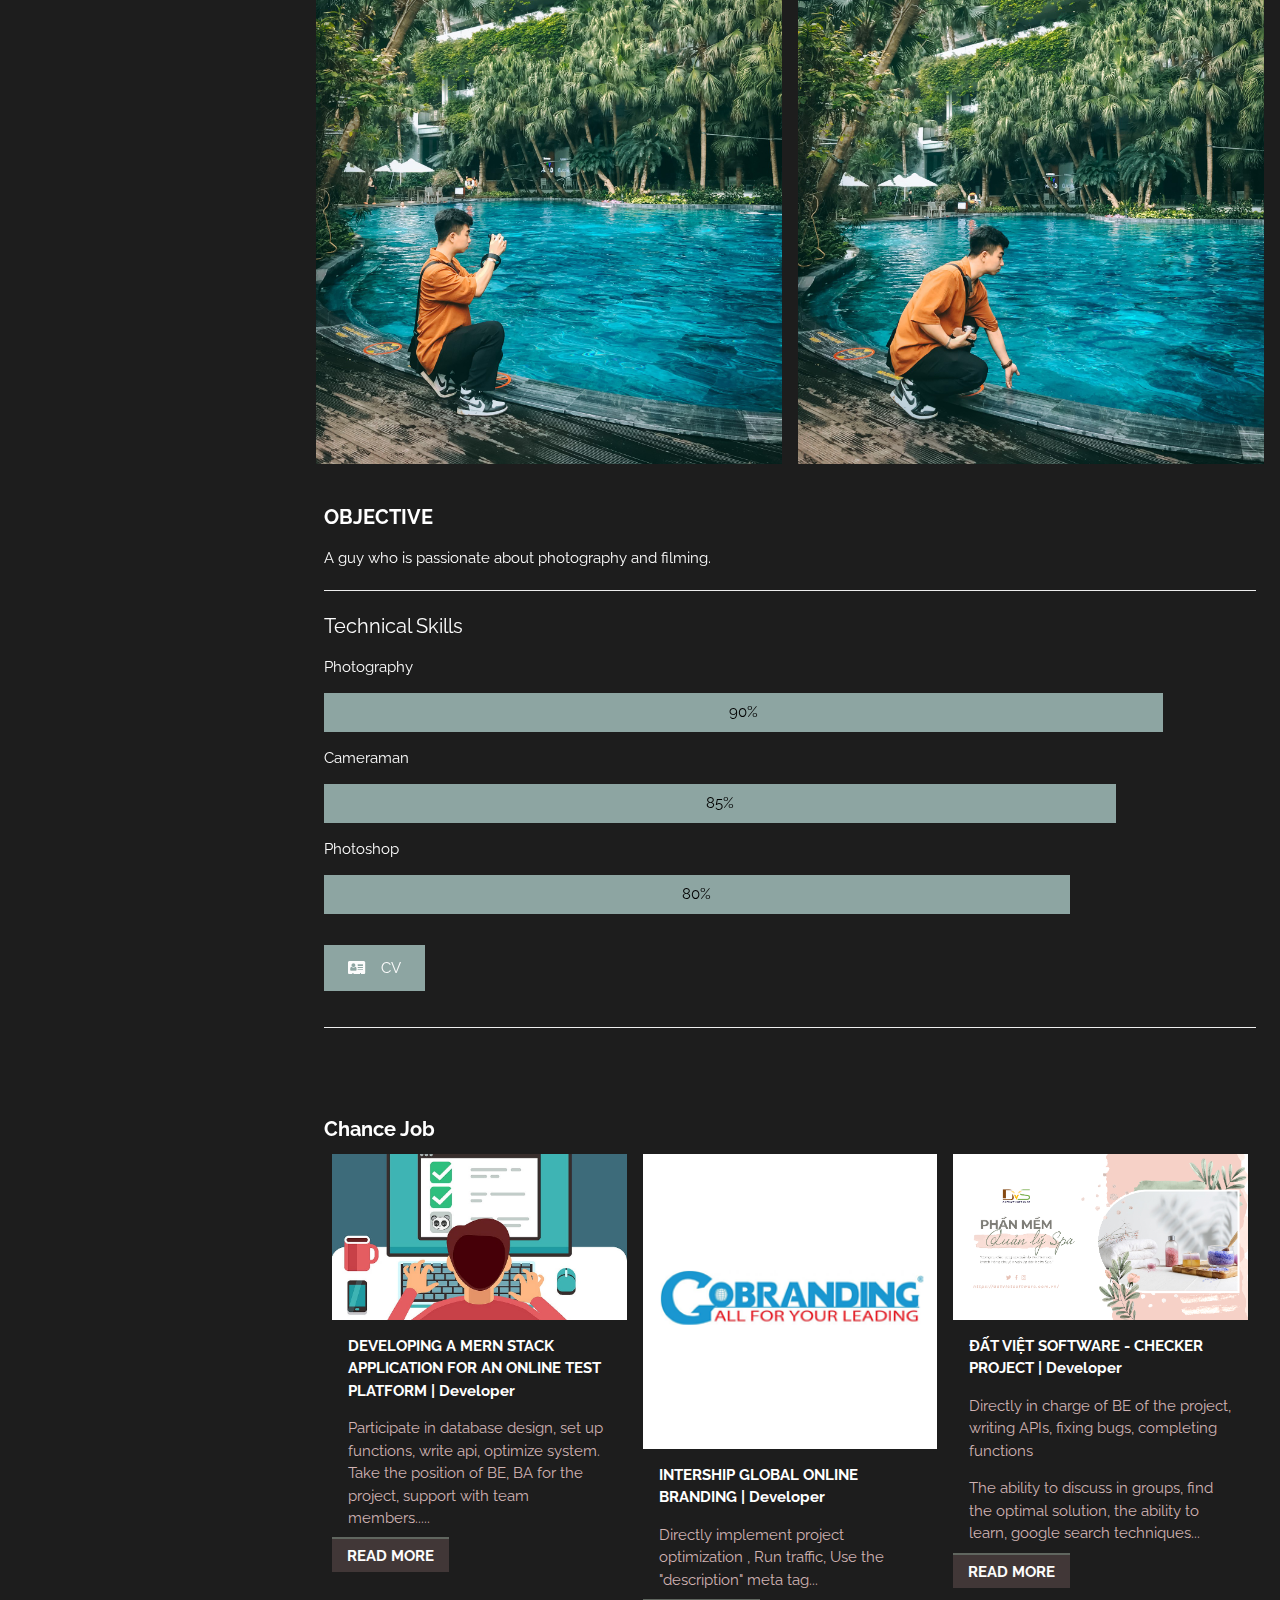
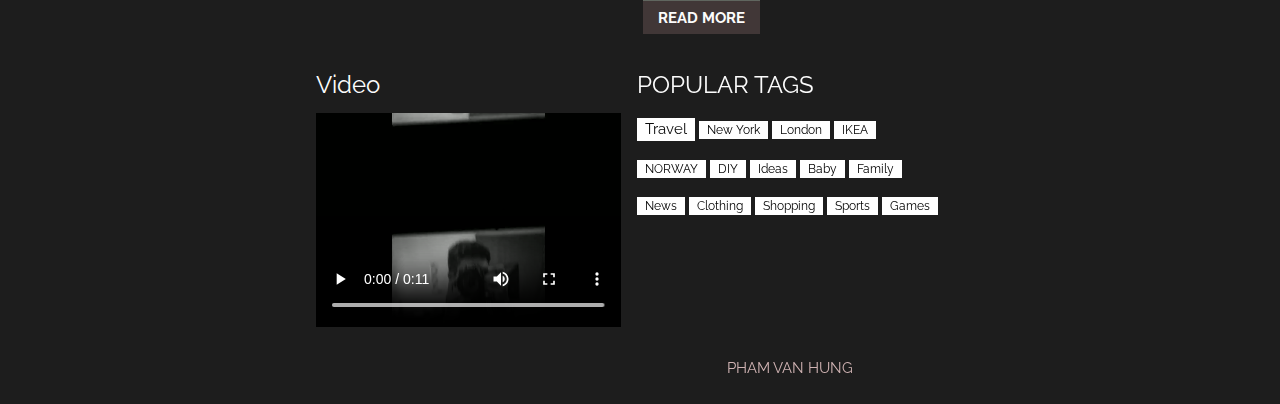
==== commit 3936a6fd: "summary aaa" ====
--- a/index.html
+++ b/index.html
@@ -1,6 +1,6 @@
 <!DOCTYPE html>
 <html>
-<title>My CV</title>
+<title>Portfolio</title>
 <meta charset="UTF-8">
 <meta name="viewport" content="width=device-width, initial-scale=1">
 <link rel="icon" href="favicon.ico" type="image/x-icon"/>
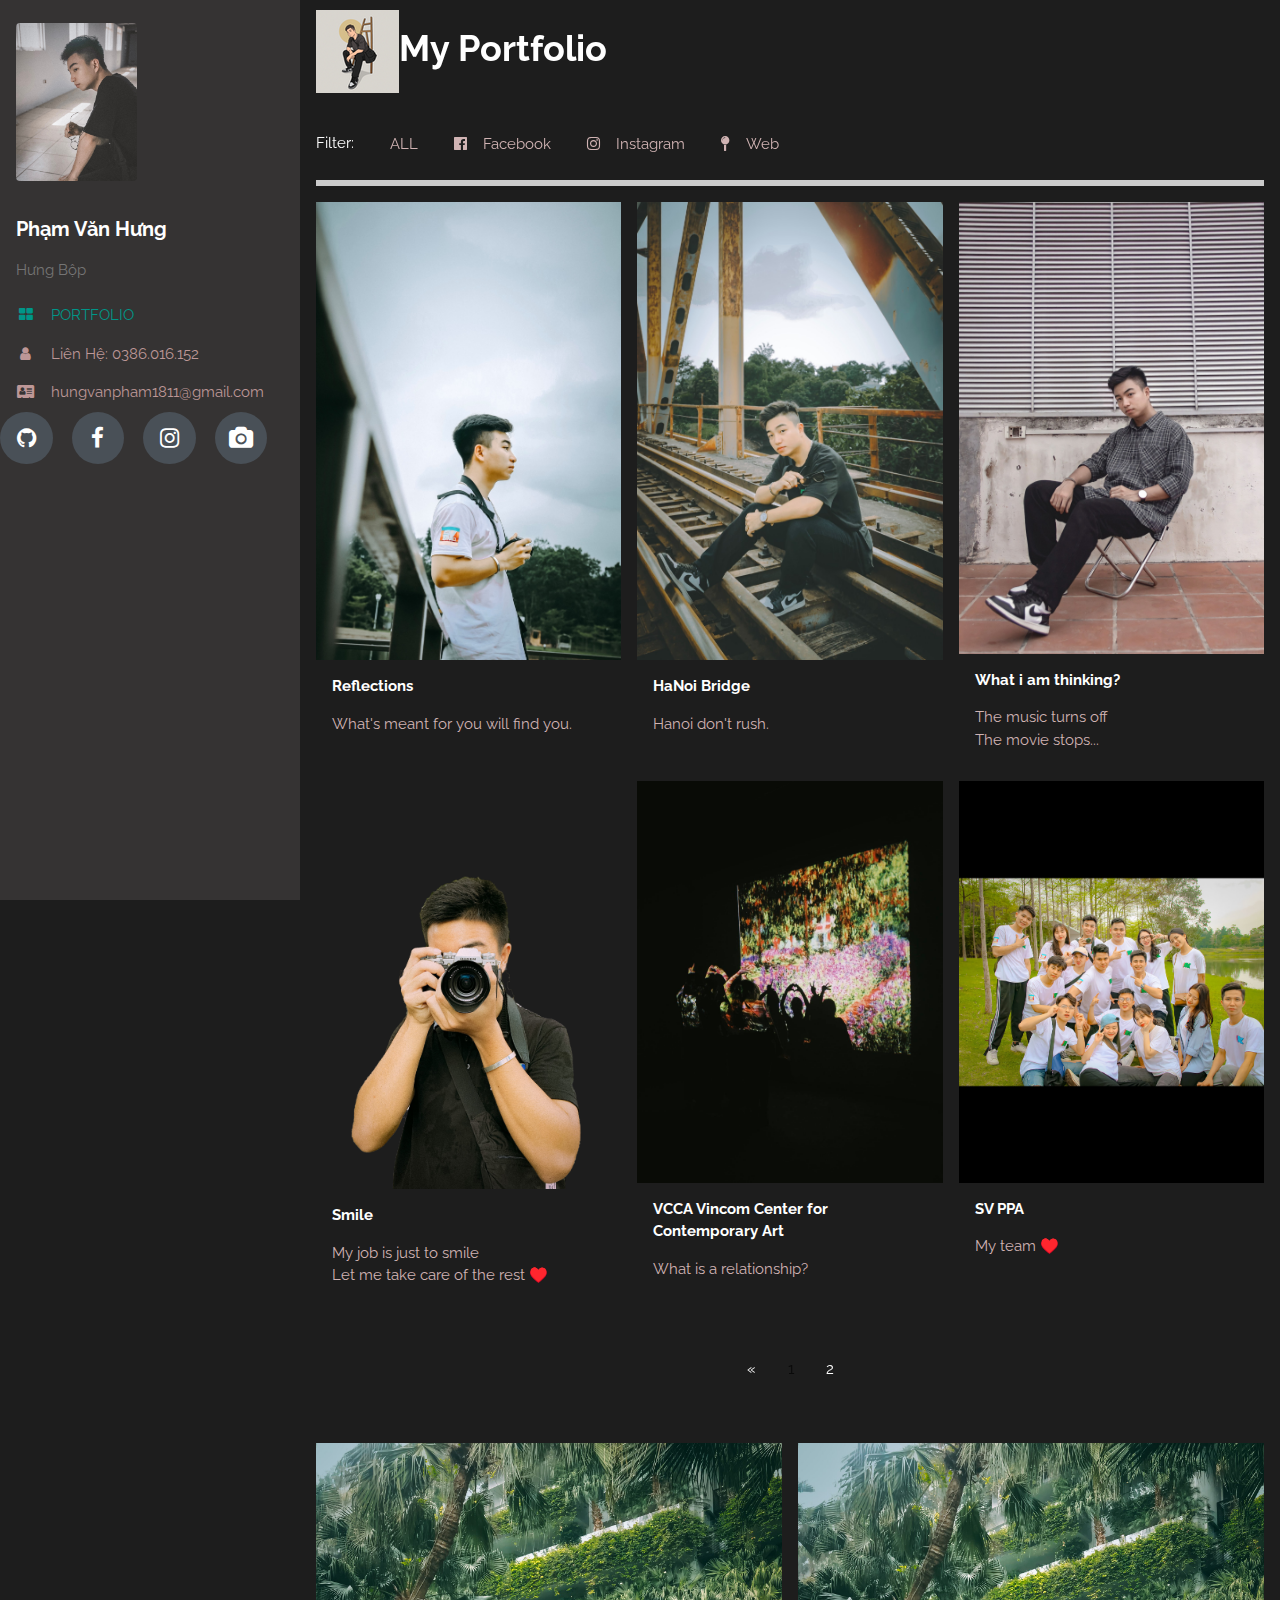
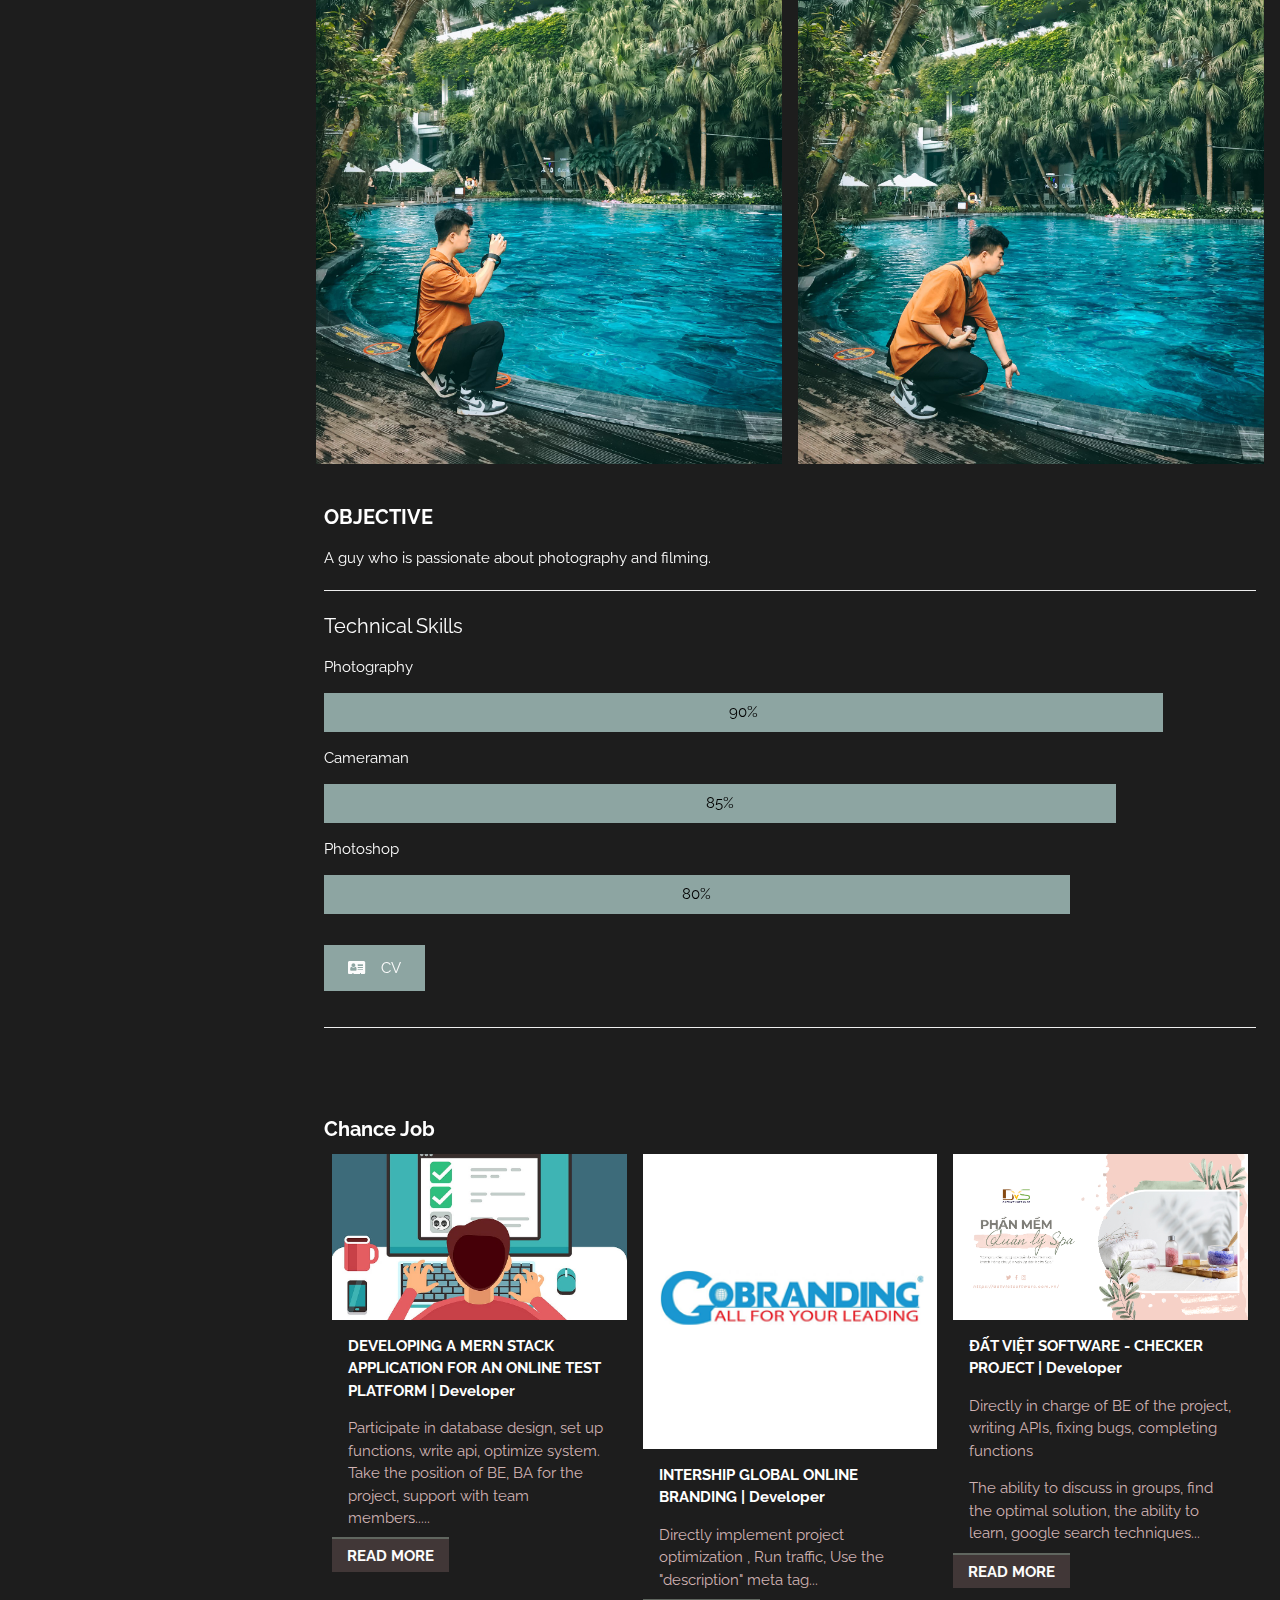
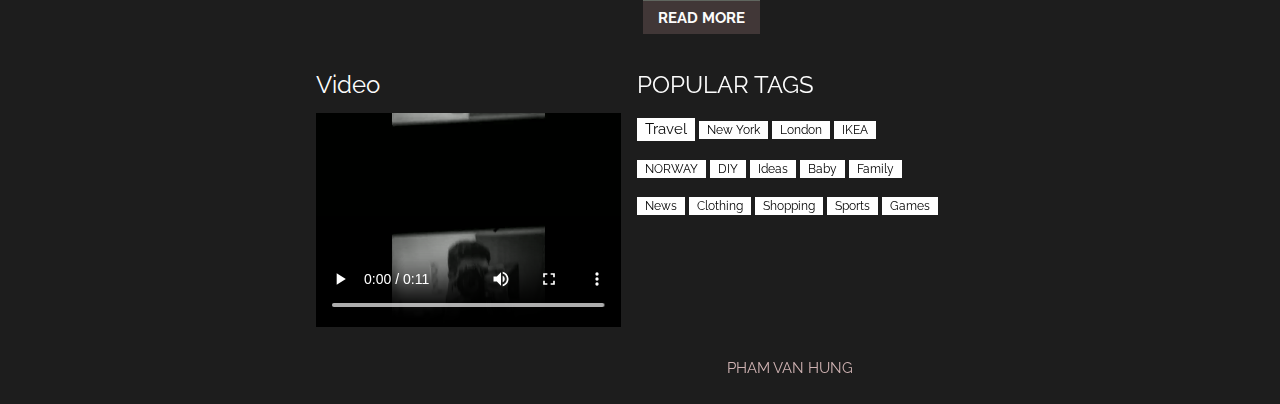
==== commit e6f83677: "update sss" ====
--- a/index.html
+++ b/index.html
@@ -1,6 +1,6 @@
 <!DOCTYPE html>
 <html>
-<title>Portfolio</title>
+<title>Port</title>
 <meta charset="UTF-8">
 <meta name="viewport" content="width=device-width, initial-scale=1">
 <link rel="icon" href="favicon.ico" type="image/x-icon"/>
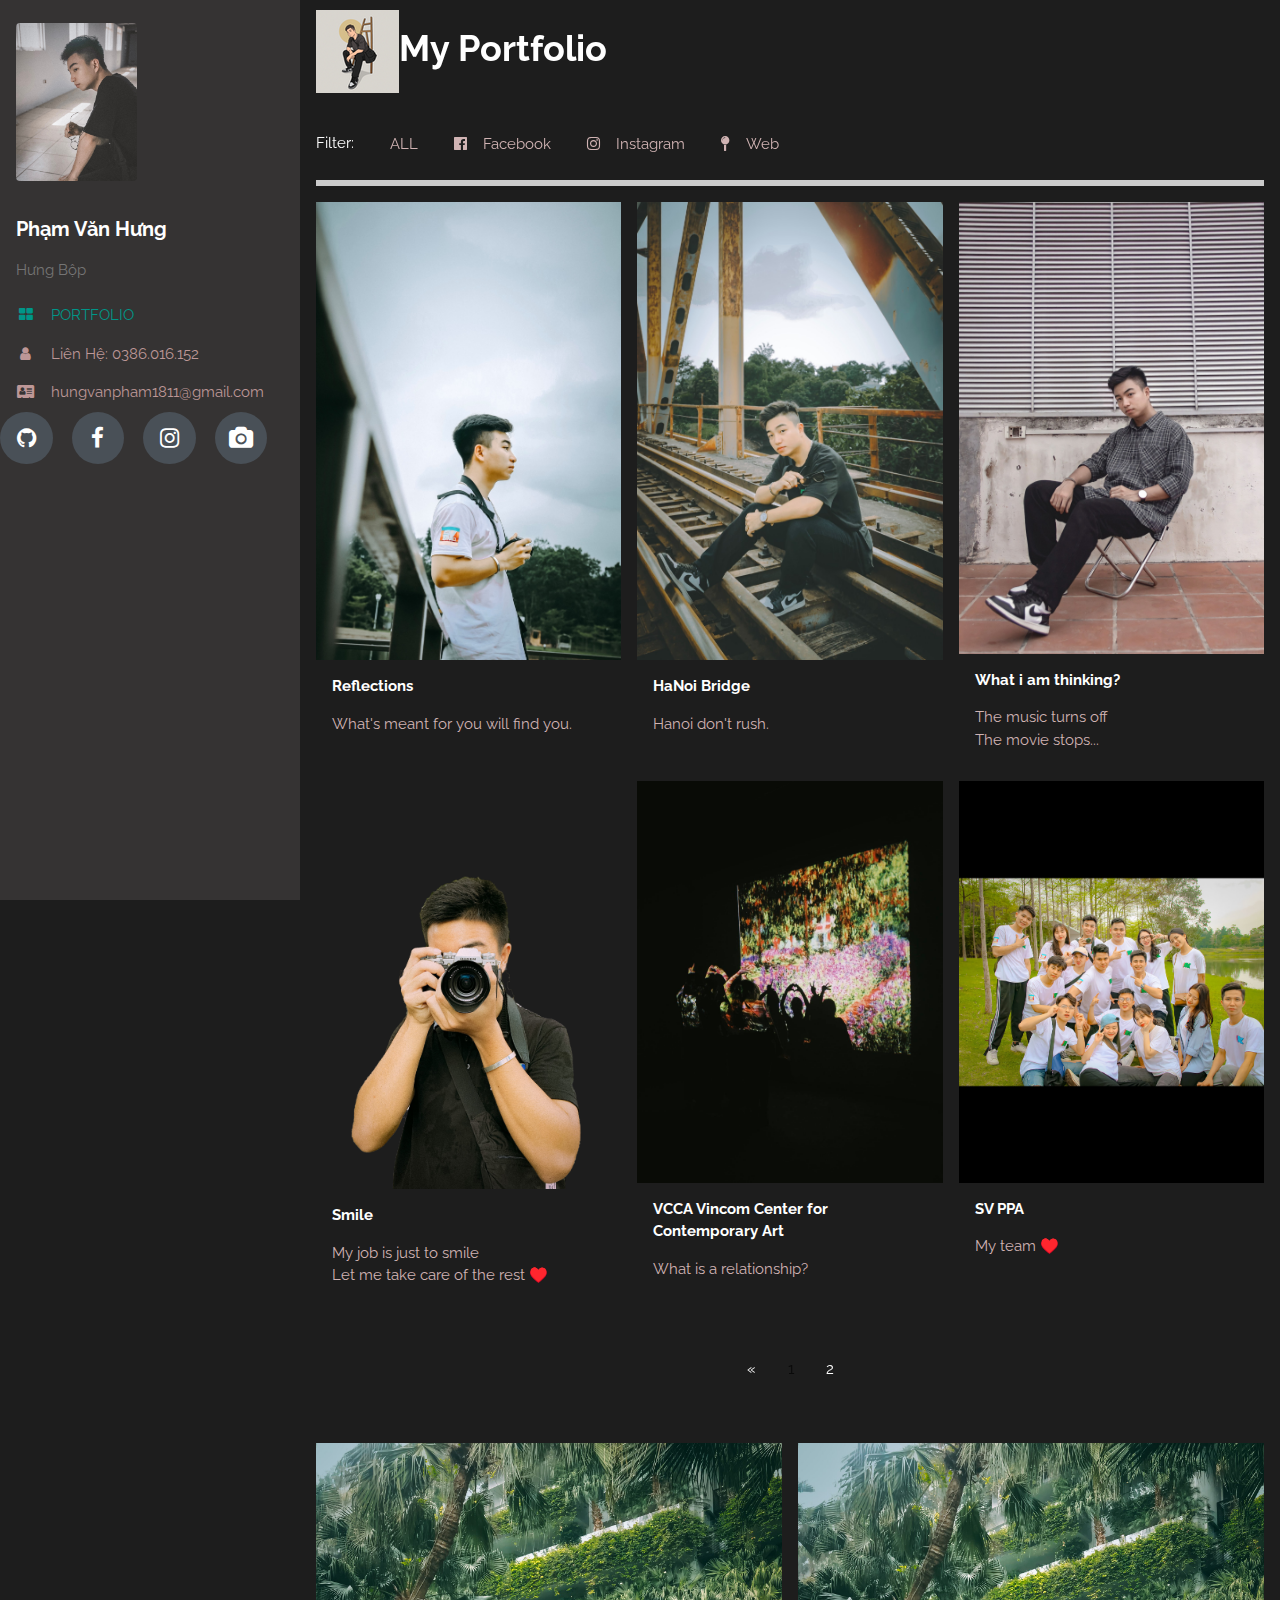
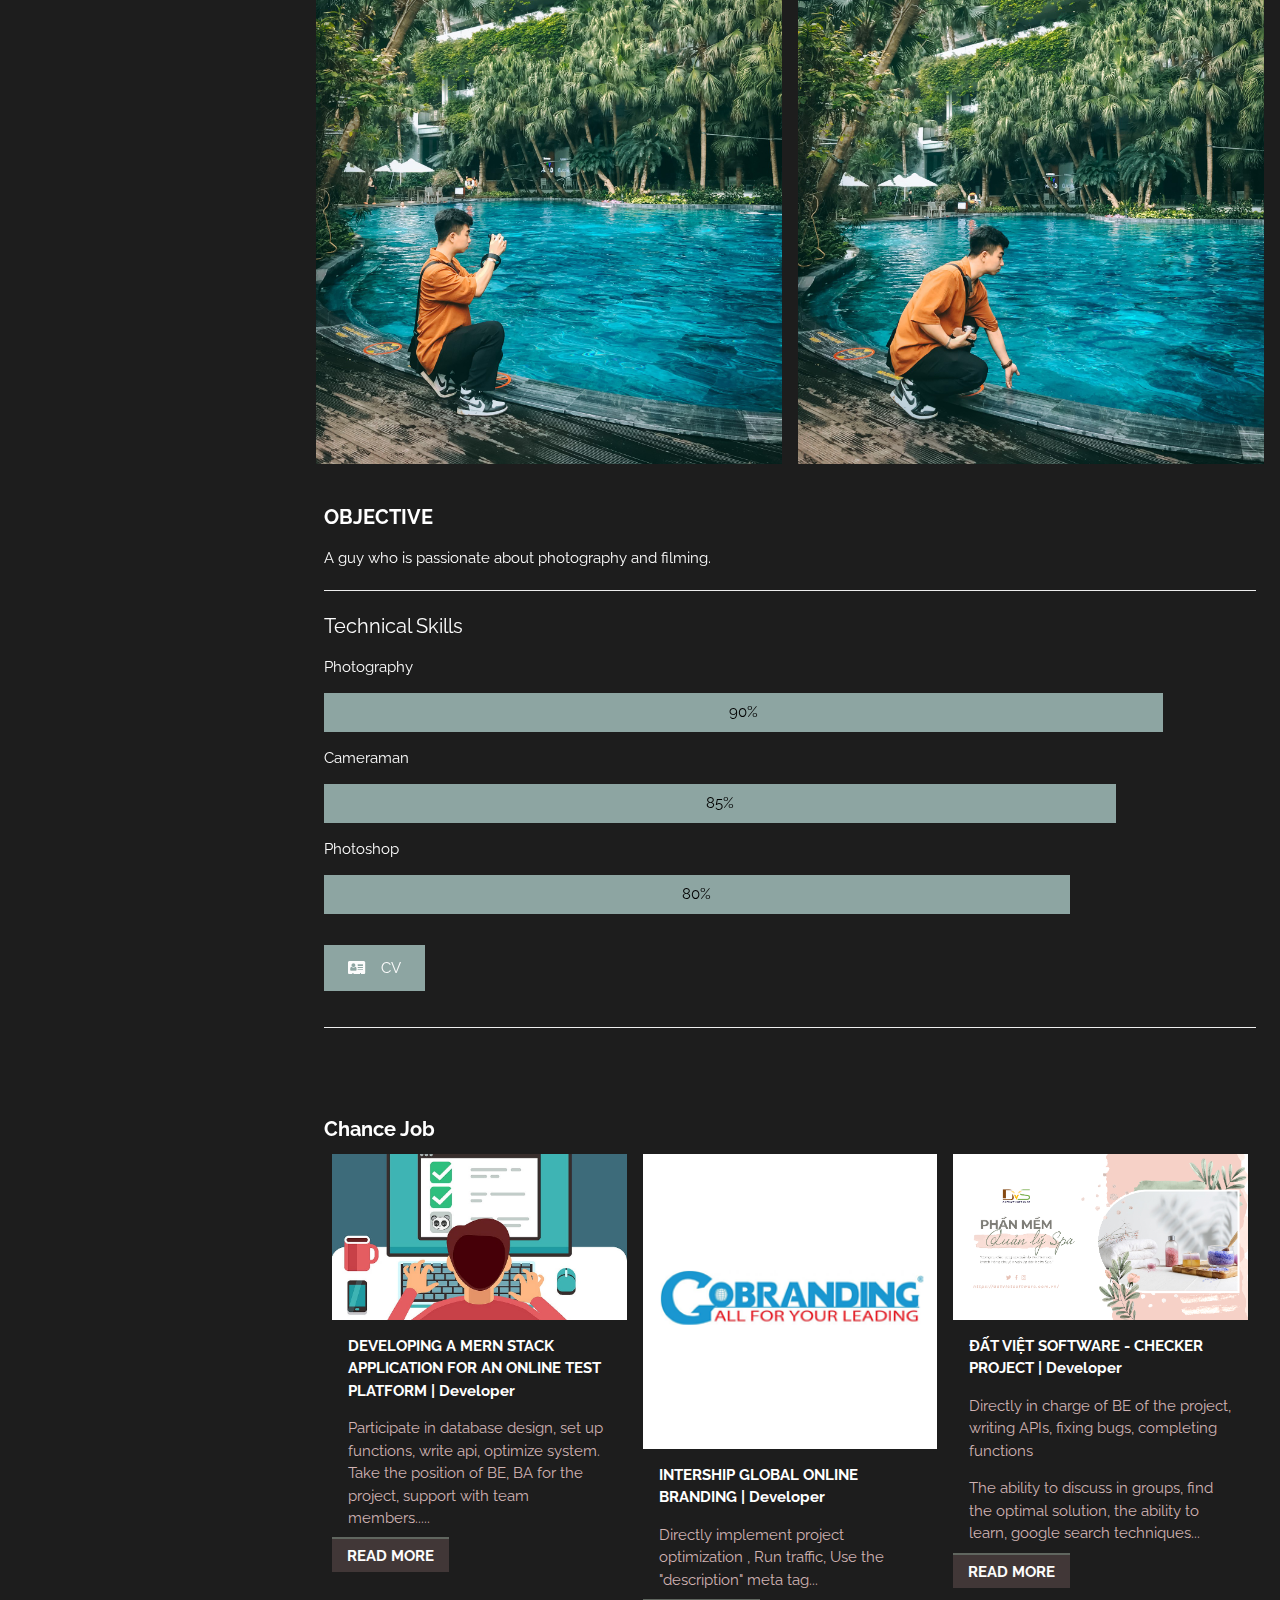
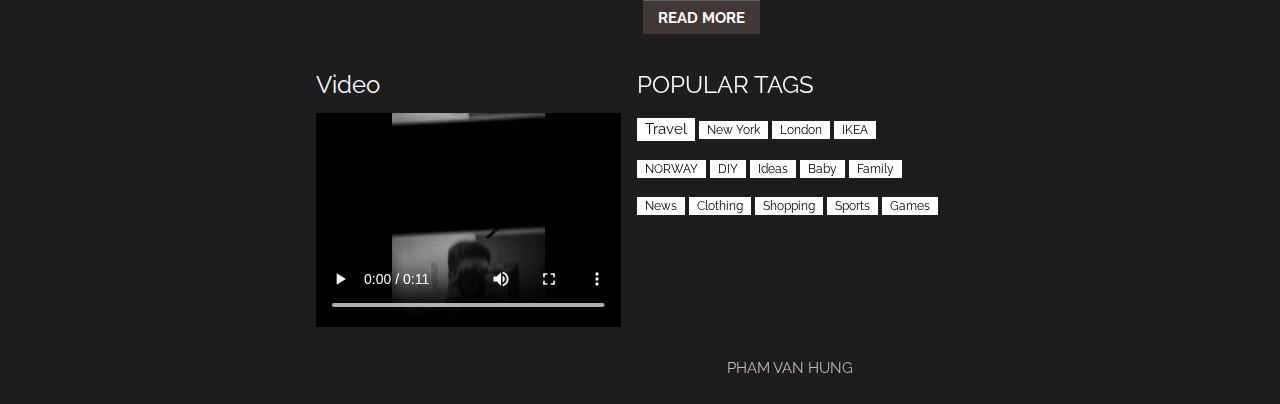
==== commit e674e43b: "update aa" ====
--- a/index.html
+++ b/index.html
@@ -1,6 +1,6 @@
 <!DOCTYPE html>
 <html>
-<title>Port</title>
+<title>Portfolio</title>
 <meta charset="UTF-8">
 <meta name="viewport" content="width=device-width, initial-scale=1">
 <link rel="icon" href="favicon.ico" type="image/x-icon"/>
@@ -192,7 +192,7 @@
         <p><b>INTERSHIP GLOBAL ONLINE BRANDING | Developer</b></p>
         <p>Directly implement project optimization , Run traffic, Use the "description" meta tag...</p>
       </div>
-      <a href="" class="btn">read more</a>
+      <a href="https://www.internship.edu.vn/companies/cong-ty-cp-global-online-branding/" class="btn">read more</a>
     </div>
     <div class="w3-third w3-container">
       <img src="image/me/dvs.png" alt="Norway" style="width:100%" class="w3-hover-opacity">
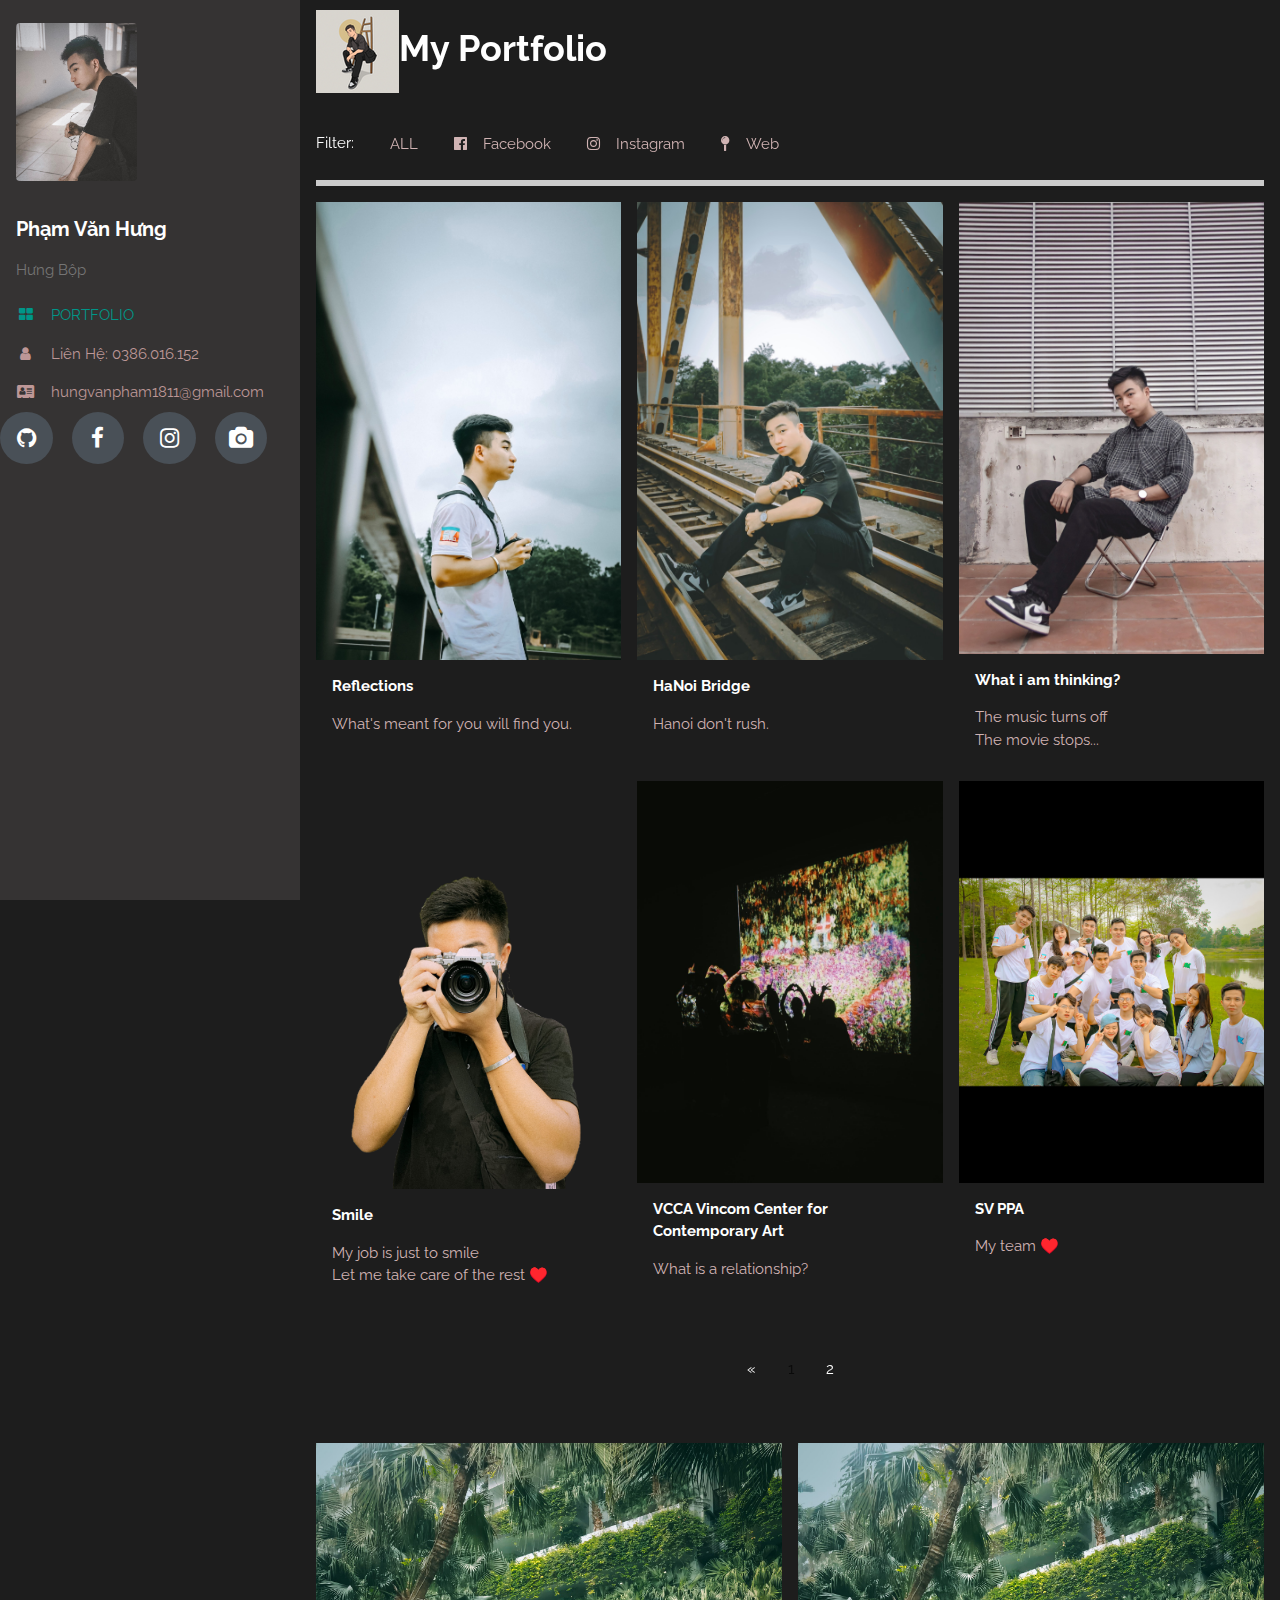
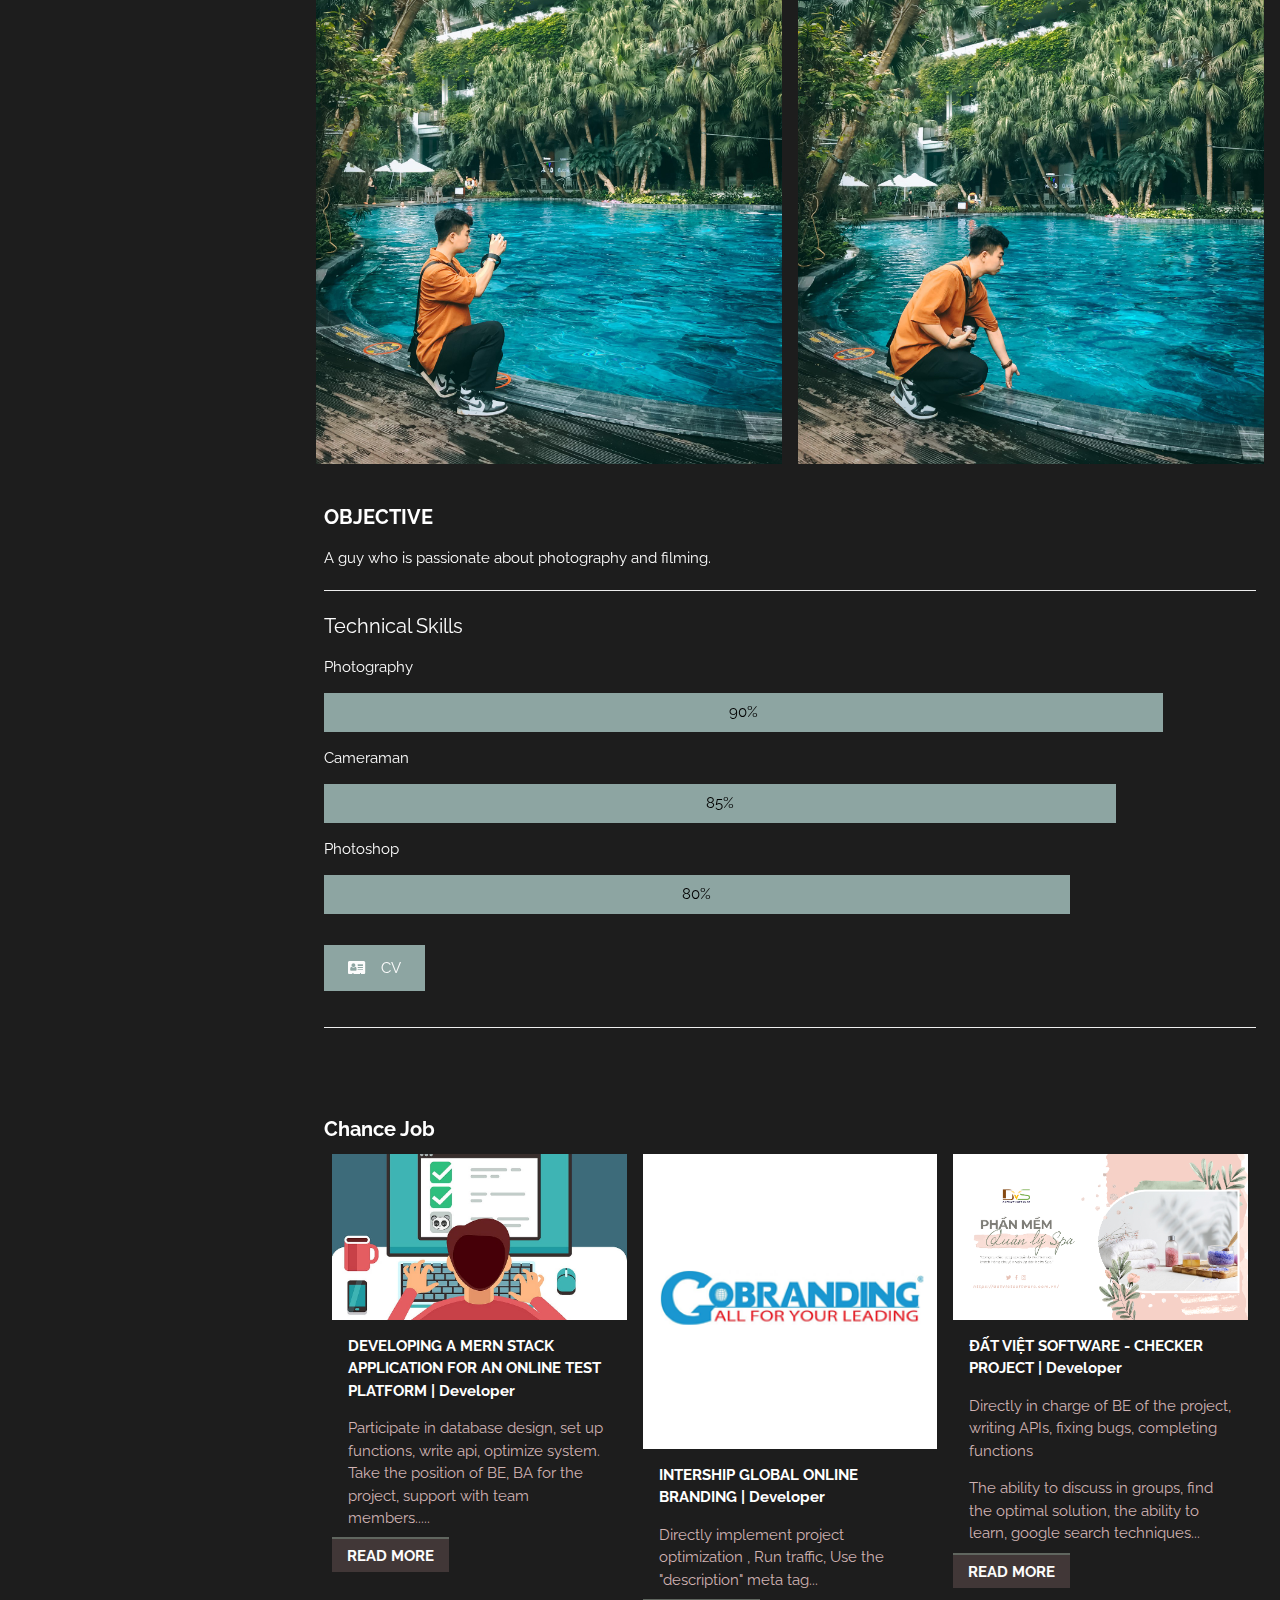
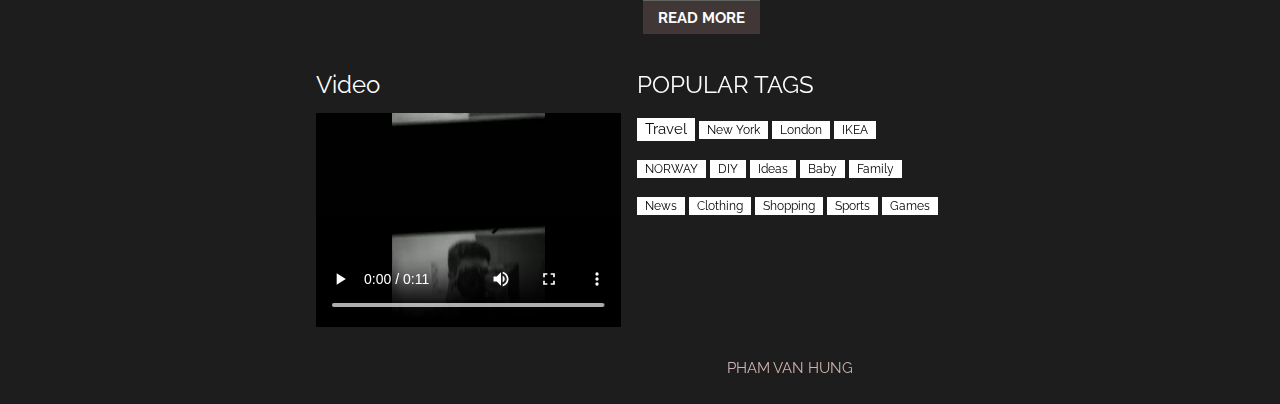
==== commit 9842546f: "update ok" ====
--- a/index.html
+++ b/index.html
@@ -184,7 +184,7 @@
         <p><b>DEVELOPING A MERN STACK APPLICATION FOR AN ONLINE TEST PLATFORM | Developer</b></p>
         <p>Participate in database design, set up functions, write api, optimize system. Take the position of BE, BA for the project, support with team members.....</p>
       </div>
-      <a href="" class="btn">read more</a>
+      <a href="https://www.udemy.com/course/mern-full-stack-web-application-with-react-web-development/" class="btn">read more</a>
     </div>
     <div class="w3-third w3-container w3-margin-bottom">
       <img src="image/me/gobranding.png" alt="Norway" style="width:100%" class="w3-hover-opacity">
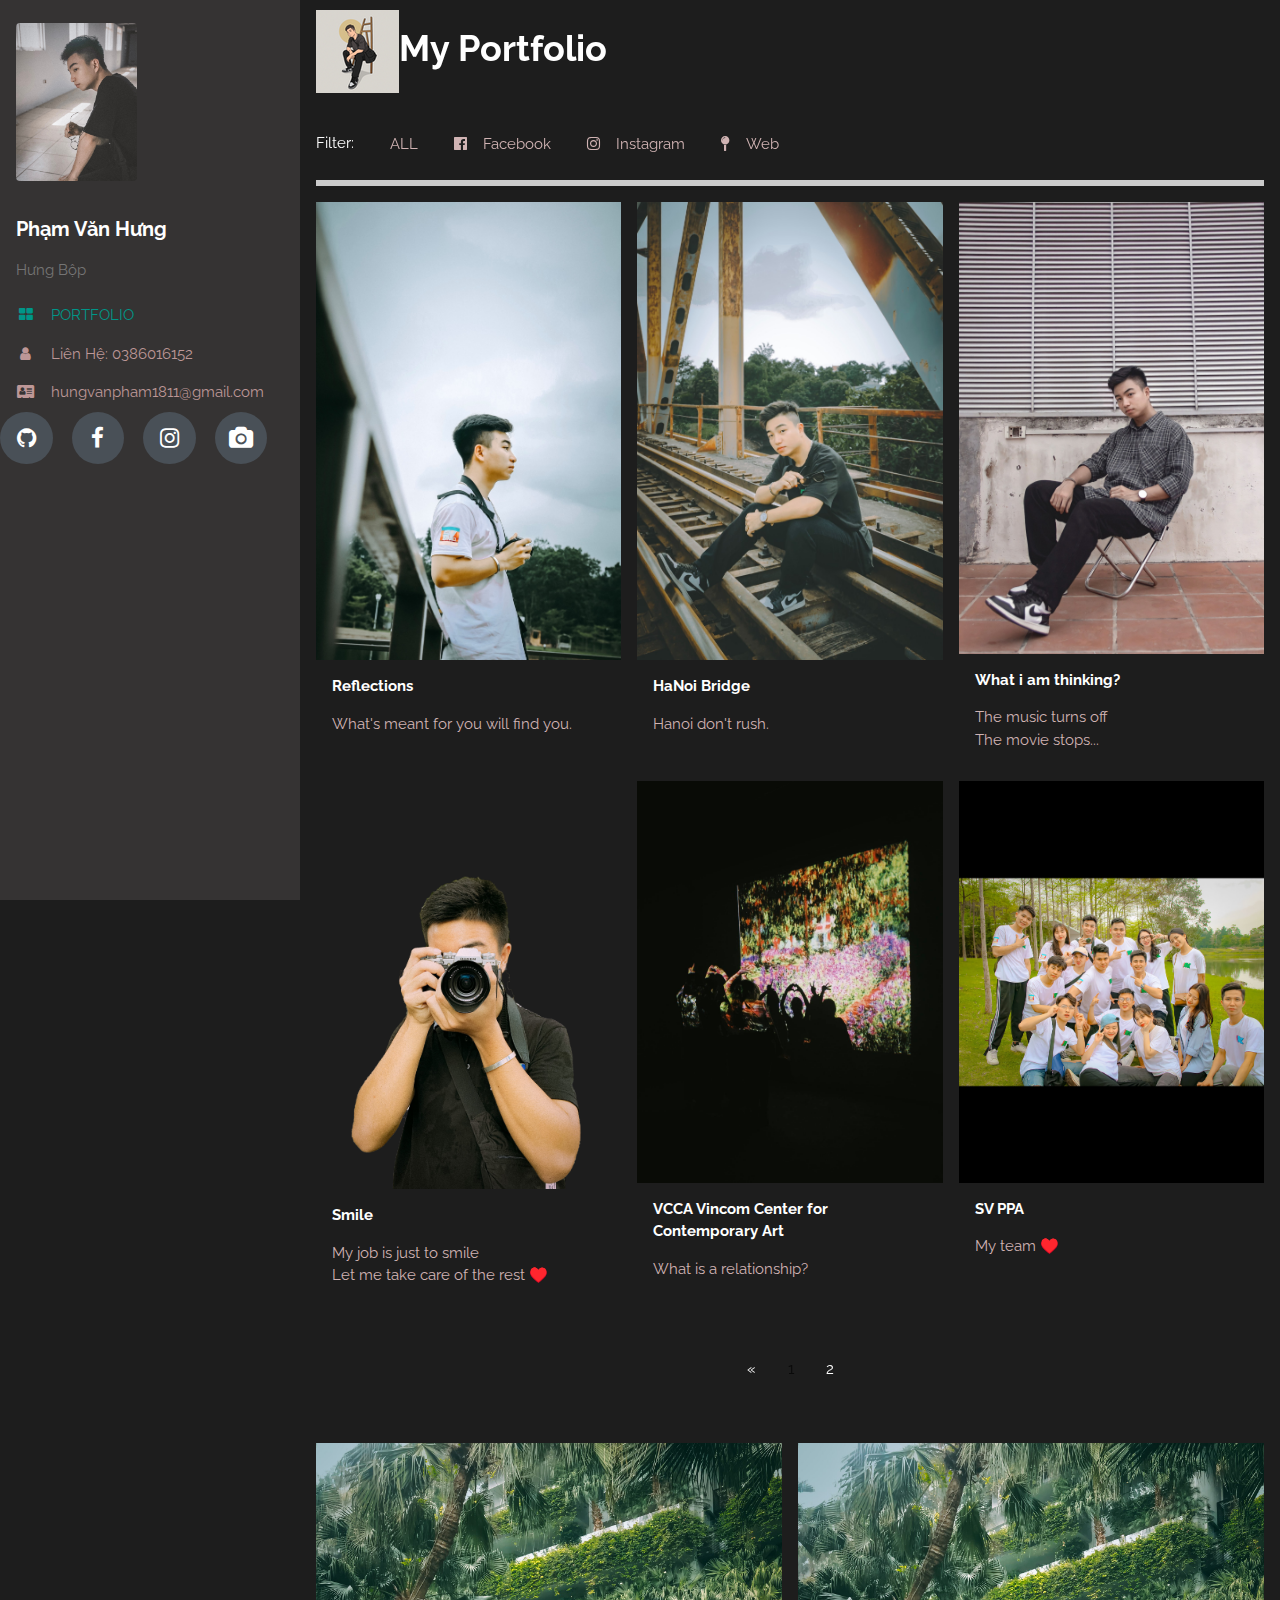
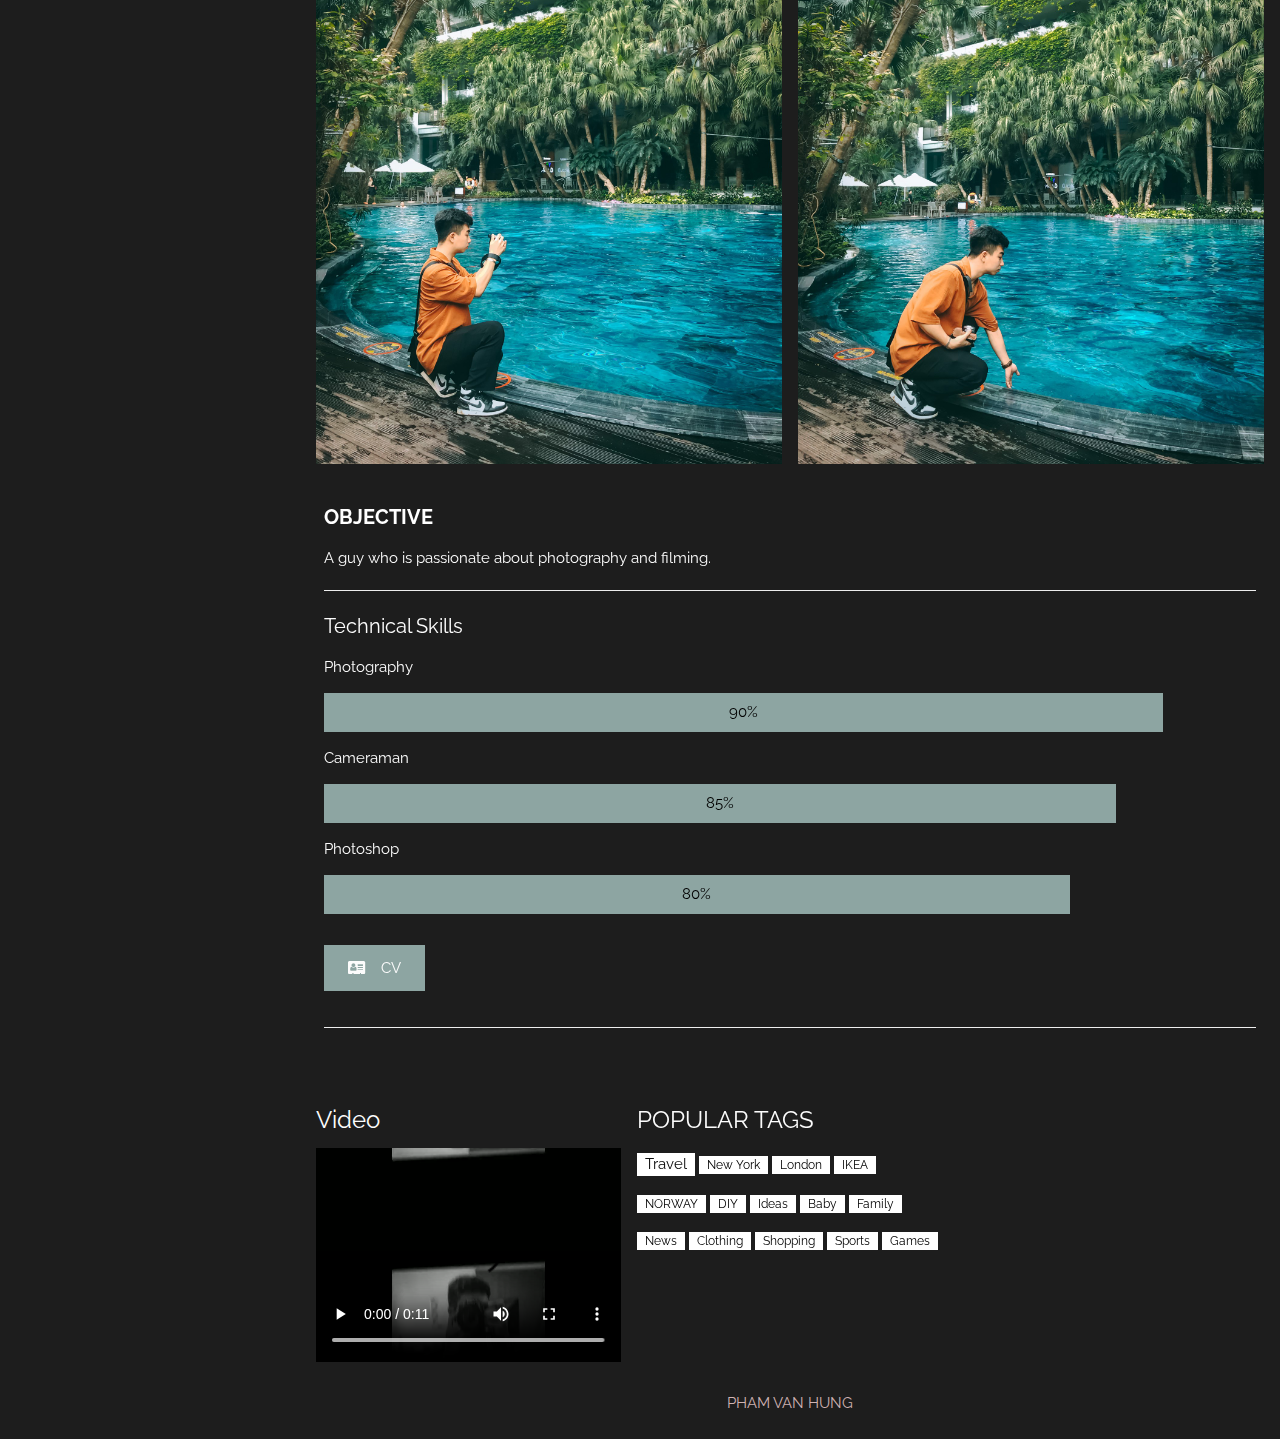
==== commit db32dc05: "update aaa" ====
--- a/index.html
+++ b/index.html
@@ -26,8 +26,8 @@
   </div>
   <div class="w3-bar-block">
     <a href="#portfolio" onclick="w3_close()" class="w3-bar-item w3-button w3-padding w3-text-teal"><i class="fa fa-th-large fa-fw w3-margin-right"></i>PORTFOLIO</a> 
-    <a href="+84375626182" onclick="w3_close()" class="w3-bar-item w3-button w3-padding"><i class="fa fa-user fa-fw w3-margin-right"></i>Liên Hệ: 0386.016.152</a> 
-    <a href="#about" onclick="w3_close()" class="w3-bar-item w3-button w3-padding"><i class="fa fa-address-card fa-fw w3-margin-right"></i>hungvanpham1811@gmail.com</a>
+    <a class="w3-bar-item w3-button w3-padding"><i class="fa fa-user fa-fw w3-margin-right"></i>Liên Hệ: 0386016152</a>
+    <a class="w3-bar-item w3-button w3-padding"><i class="fa fa-address-card fa-fw w3-margin-right"></i>hungvanpham1811@gmail.com</a>
   </div>
   <div class="social-icons">
     <a target="blank" href="https://github.com/pvhhungbop/">
@@ -170,40 +170,13 @@
       <div class="w3-container w3-dark-grey w3-padding w3-center" style="width:80%">80%</div>
     </div>
     <p>
-      <button onclick="location.href=''" class="w3-button w3-dark-grey w3-padding-large w3-margin-top w3-margin-bottom">
+      <button onclick="location.href='https://pvhhungbop.github.io/'" class="w3-button w3-dark-grey w3-padding-large w3-margin-top w3-margin-bottom">
         <i class="fa fa-address-card w3-margin-right"></i>CV</button>
     </p>
     <hr>
   </div>
   <!-- Job -->
-  <div class="w3-row-padding w3-padding-large">
-    <h4><b>Chance Job</b></h4>
-    <div class="w3-third w3-container w3-margin-bottom">
-      <img src="image/me/thi.jpg" alt="Norway" style="width:100%" class="w3-hover-opacity  ">
-      <div class="w3-container w3-white">
-        <p><b>DEVELOPING A MERN STACK APPLICATION FOR AN ONLINE TEST PLATFORM | Developer</b></p>
-        <p>Participate in database design, set up functions, write api, optimize system. Take the position of BE, BA for the project, support with team members.....</p>
-      </div>
-      <a href="https://www.udemy.com/course/mern-full-stack-web-application-with-react-web-development/" class="btn">read more</a>
-    </div>
-    <div class="w3-third w3-container w3-margin-bottom">
-      <img src="image/me/gobranding.png" alt="Norway" style="width:100%" class="w3-hover-opacity">
-      <div class="w3-container w3-white">
-        <p><b>INTERSHIP GLOBAL ONLINE BRANDING | Developer</b></p>
-        <p>Directly implement project optimization , Run traffic, Use the "description" meta tag...</p>
-      </div>
-      <a href="https://www.internship.edu.vn/companies/cong-ty-cp-global-online-branding/" class="btn">read more</a>
-    </div>
-    <div class="w3-third w3-container">
-      <img src="image/me/dvs.png" alt="Norway" style="width:100%" class="w3-hover-opacity">
-      <div class="w3-container w3-white">
-        <p><b>ĐẤT VIỆT SOFTWARE - CHECKER PROJECT | Developer</b></p>
-        <p>Directly in charge of BE of the project, writing APIs, fixing bugs, completing functions</p>
-        <p>The ability to discuss in groups, find the optimal solution, the ability to learn, google search techniques...</p>
-      </div>
-      <a href="" class="btn">read more</a>
-      </div>
-    </div>
+  
   <!-- Footer -->
   <div class="w3-row-padding">
     <div class="w3-third">
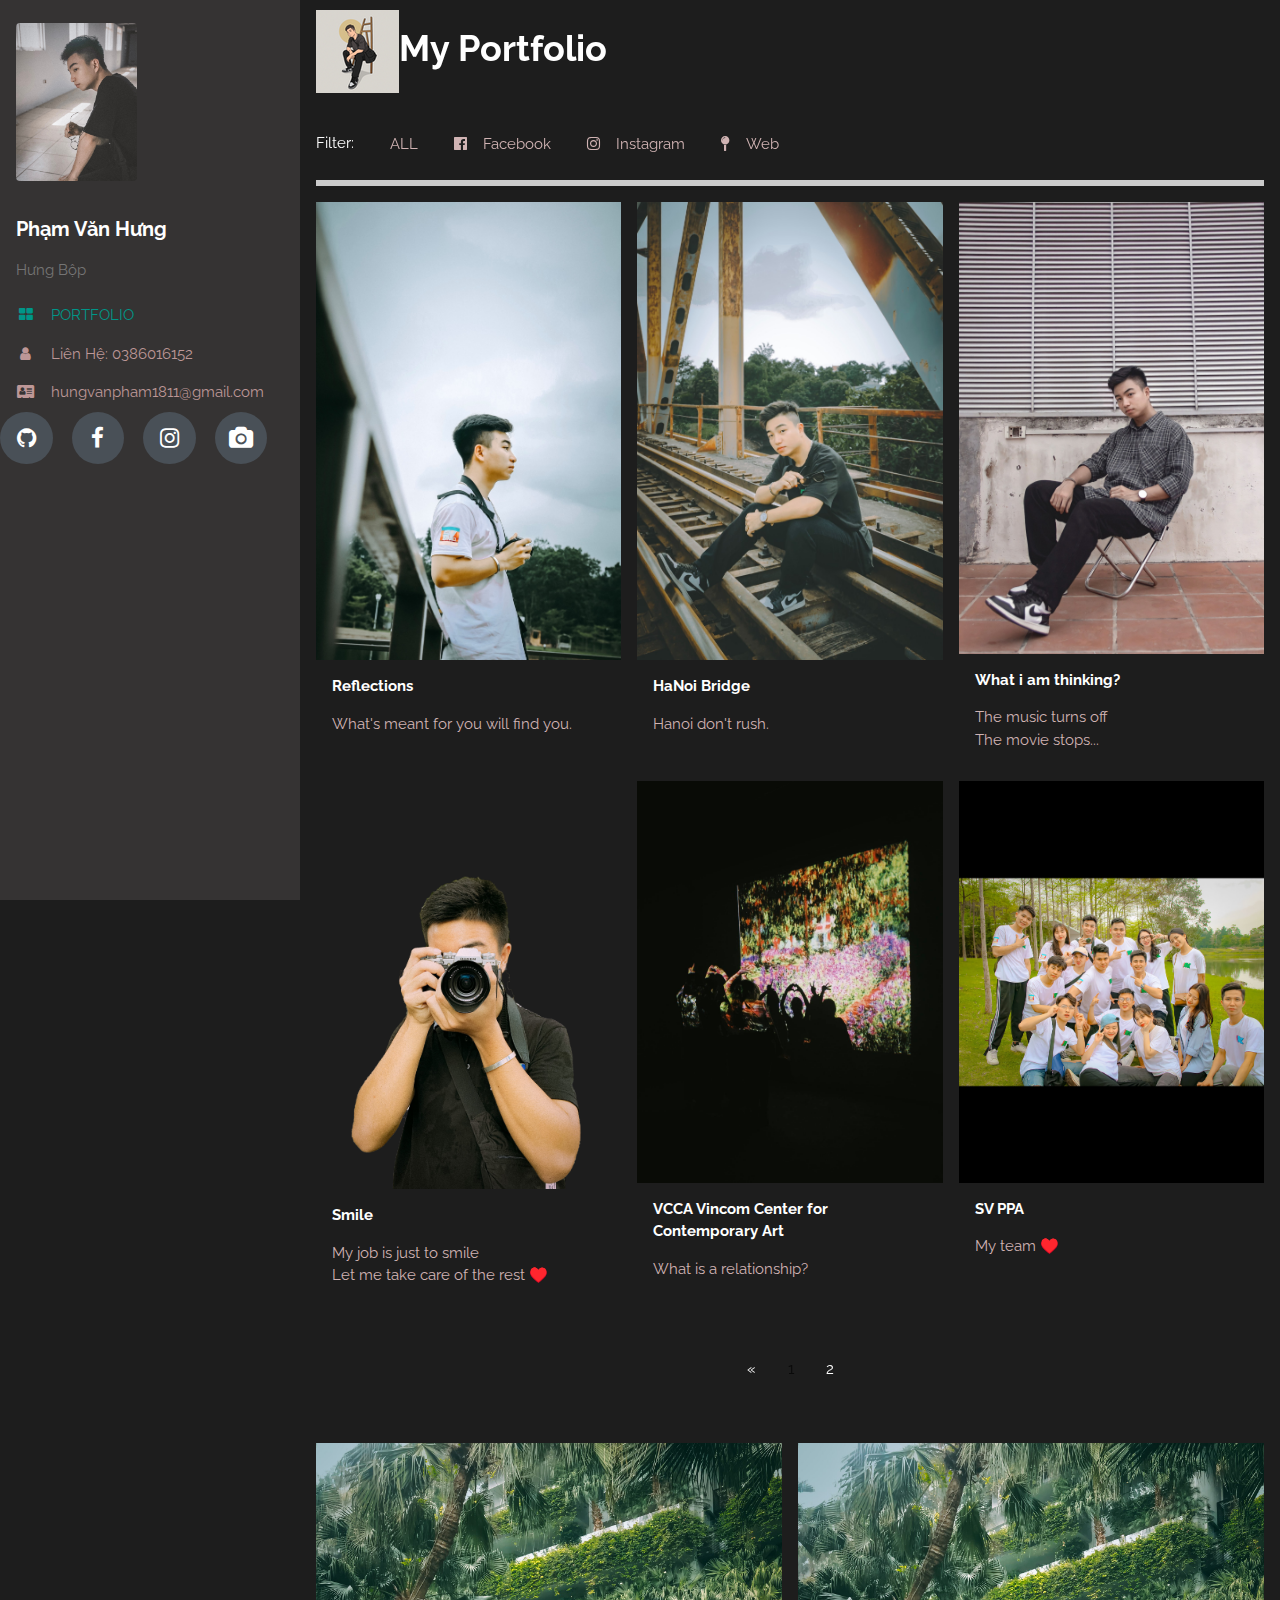
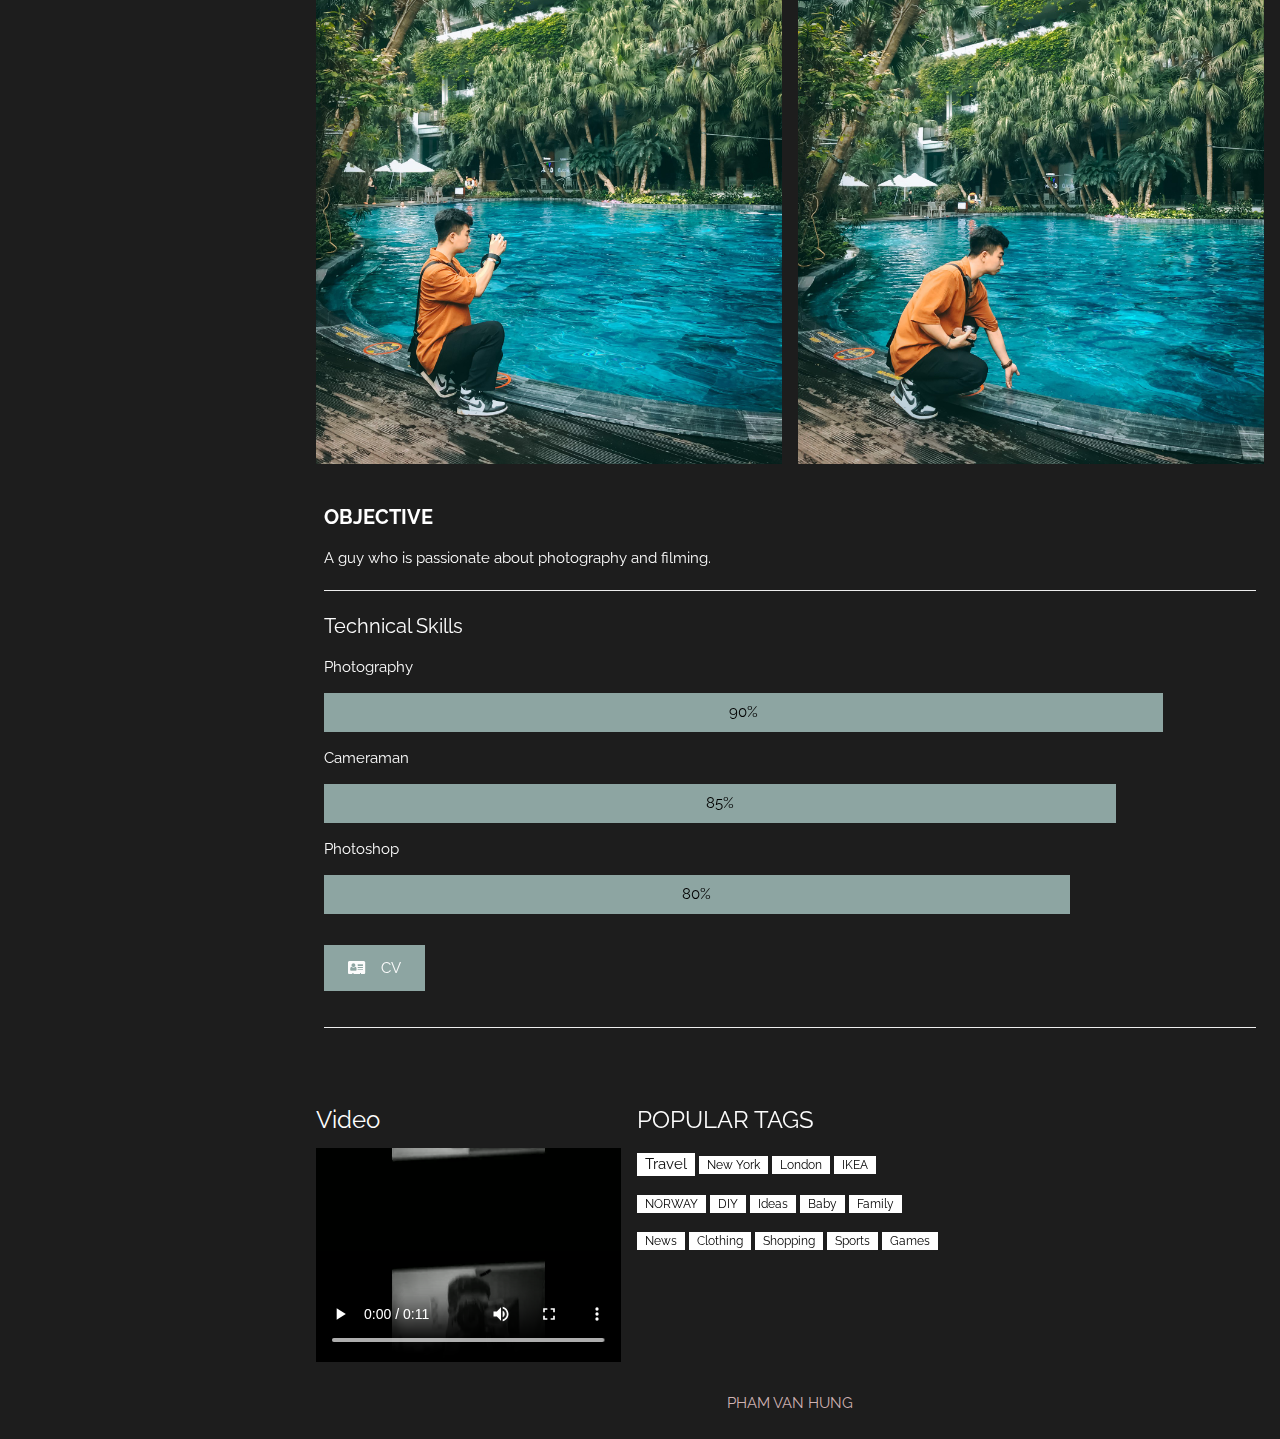
==== commit 41271750: "jss-commit" ====
--- a/index.html
+++ b/index.html
@@ -27,7 +27,7 @@
   <div class="w3-bar-block">
     <a href="#portfolio" onclick="w3_close()" class="w3-bar-item w3-button w3-padding w3-text-teal"><i class="fa fa-th-large fa-fw w3-margin-right"></i>PORTFOLIO</a> 
     <a class="w3-bar-item w3-button w3-padding"><i class="fa fa-user fa-fw w3-margin-right"></i>Liên Hệ: 0386016152</a>
-    <a class="w3-bar-item w3-button w3-padding"><i class="fa fa-address-card fa-fw w3-margin-right"></i>hungvanpham1811@gmail.com</a>
+    <a href="#about" onclick="w3_close()" class="w3-bar-item w3-button w3-padding"><i class="fa fa-address-card fa-fw w3-margin-right"></i>hungvanpham1811@gmail.com</a>
   </div>
   <div class="social-icons">
     <a target="blank" href="https://github.com/pvhhungbop/">
@@ -70,7 +70,8 @@
     <div class="w3-section w3-bottombar w3-padding-16">
       <span class="w3-margin-right">Filter:</span> 
       <button class="w3-button w3-white">ALL</button>
-      <button class="w3-button w3-white w3-h"></a><i class="fa fa-facebook-official w3-margin-right"></i><a href="https://www.facebook.com/profile.php?id=100006775037434">Facebook</a></button>
+      <button class="w3-button w3-white w3-h"></a><i class="fa fa-facebook-official w3-margin-right"></i><a href="https://www.facebook.com/profile.php?id=100006775037434"
+        >Facebook</a></button>
       <button class="w3-button w3-white w3-h"></a><i class="fa fa-instagram w3-margin-right" ></i><a href="https://www.instagram.com/hung.bop/">Instagram</a></button>
       <button class="w3-button w3-white w3-h"><i class="fa fa-map-pin w3-margin-right"></i><a href="https://www.facebook.com/profile.php?id=100006775037434">Web</a></button>
     </div>
